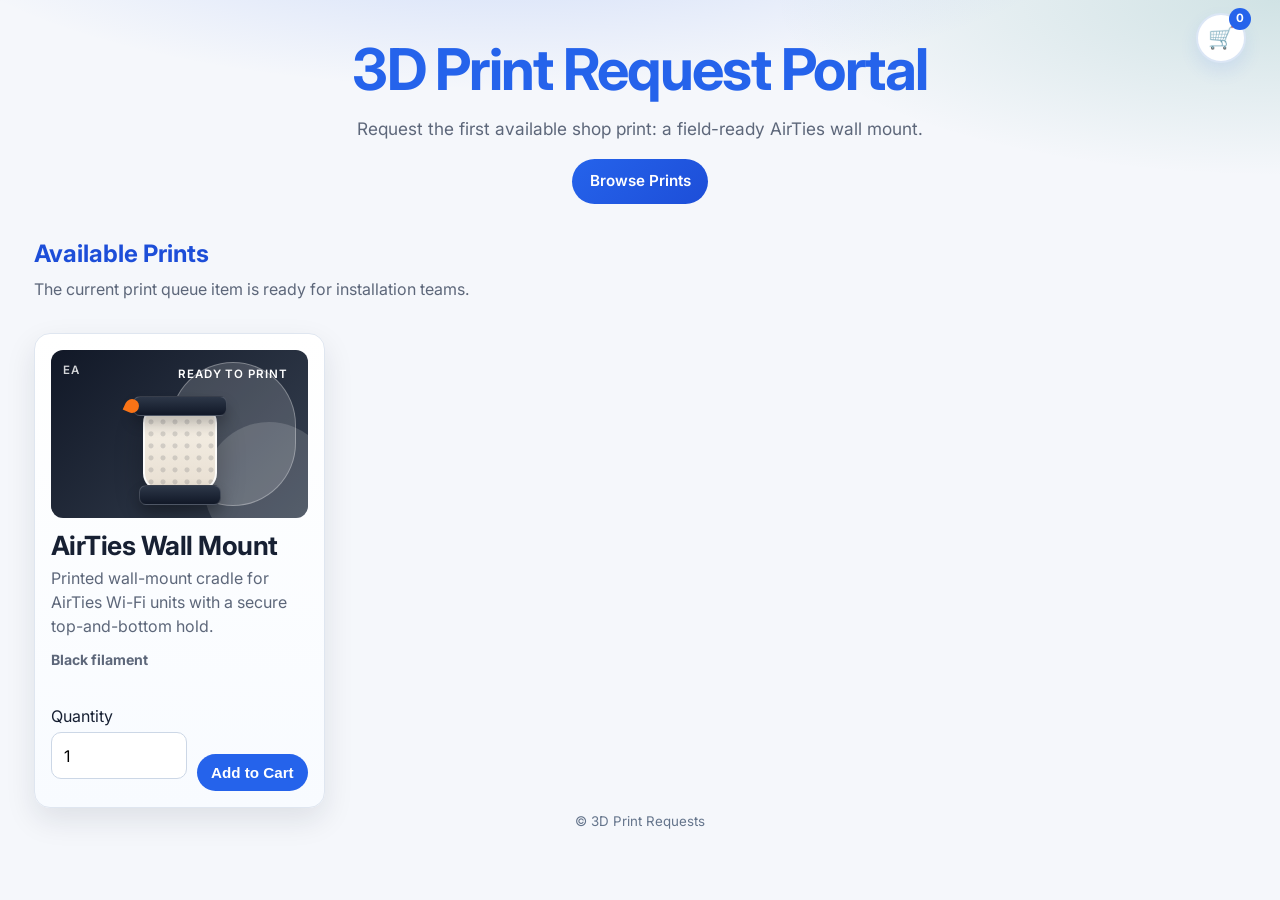
==== index.html @ 25ff8a8a "Update print catalog for AirTies wall mount" ====
<!doctype html>
<html lang="en">
  <head>
    <meta charset="UTF-8" />
    <meta name="viewport" content="width=device-width, initial-scale=1.0" />
    <title>3D Print Request Portal</title>
    <link rel="preconnect" href="https://fonts.googleapis.com" />
    <link rel="preconnect" href="https://fonts.gstatic.com" crossorigin />
    <link
      href="https://fonts.googleapis.com/css2?family=Inter:wght@400;500;600;700;800&display=swap"
      rel="stylesheet"
    />
    <link rel="stylesheet" href="styles.css" />
  </head>
  <body>
    <div class="bg-orb orb-1" aria-hidden="true"></div>
    <div class="bg-orb orb-2" aria-hidden="true"></div>

    <header class="container hero">
      <a class="cart-icon-link" href="checkout.html" aria-label="Go to checkout">
        <span class="cart-icon" aria-hidden="true">🛒</span>
        <span id="cart-count-badge" class="cart-count-badge">0</span>
      </a>
      <h1>3D Print Request Portal</h1>
      <p class="hero-subtitle">
        Request the first available shop print: a field-ready AirTies wall mount.
      </p>

      <a class="cta-button" href="#products">Browse Prints</a>
    </header>

    <main class="container">
      <section class="content-section">
        <div class="section-header">
          <h2>Available Prints</h2>
          <p>The current print queue item is ready for installation teams.</p>
        </div>
        <div id="products" class="cards" aria-live="polite"></div>
      </section>
    </main>

    <footer class="container">
      <small>© 3D Print Requests</small>
    </footer>

    <script src="products.js"></script>
    <script src="script.js"></script>
  </body>
</html>
---- styles.css ----
:root {
  color-scheme: light;
  font-family: "Inter", "Avenir Next", "SF Pro Text", -apple-system, BlinkMacSystemFont, "Segoe UI", sans-serif;
  line-height: 1.5;
  --bg: #f5f7fb;
  --bg-elevated: #ffffff;
  --ink: #172033;
  --muted: #5d677a;
  --border: #dfe6f0;
  --accent: #2563eb;
  --accent-2: #0f766e;
  --accent-3: #7c3aed;
  --shadow-soft: 0 12px 30px rgba(23, 32, 51, 0.1);
}

* {
  box-sizing: border-box;
}

body {
  margin: 0;
  min-height: 100vh;
  background:
    radial-gradient(1200px 360px at 40% -10%, rgba(37, 99, 235, 0.2), transparent 50%),
    radial-gradient(920px 320px at 100% 0%, rgba(15, 118, 110, 0.16), transparent 55%),
    var(--bg);
  color: var(--ink);
}

.bg-orb {
  display: none;
}

.container {
  max-width: 1260px;
  margin: 0 auto;
  padding: 0 1.5rem;
}

.hero {
  text-align: center;
  padding-top: 2.5rem;
  padding-bottom: 2rem;
  position: relative;
}

.hero h1 {
  color: var(--accent);
}


.cart-icon-link {
  position: absolute;
  right: 1.5rem;
  top: 0.8rem;
  width: 50px;
  height: 50px;
  border-radius: 999px;
  border: 2px solid #dbe6f5;
  background: #fff;
  display: grid;
  place-items: center;
  text-decoration: none;
  color: #1d4ed8;
  box-shadow: 0 8px 18px rgba(37, 99, 235, 0.1);
}

.cart-icon {
  font-size: 1.35rem;
  line-height: 1;
}

.cart-count-badge {
  position: absolute;
  top: -7px;
  right: -7px;
  min-width: 22px;
  height: 22px;
  border-radius: 999px;
  background: #2563eb;
  color: #fff;
  font-size: 0.72rem;
  display: grid;
  place-items: center;
  padding: 0 0.25rem;
  font-weight: 700;
}

.panel-chip {
  display: inline-flex;
  align-items: center;
  border-radius: 999px;
  padding: 0.24rem 0.72rem;
  font-size: 0.73rem;
  font-weight: 600;
  color: #115e59;
  background: #ecfdf5;
  border: 1px solid #b7e4d8;
}

h1 {
  font-size: clamp(2rem, 5vw, 3.6rem);
  margin: 0;
  line-height: 1.04;
  letter-spacing: -0.03em;
}

.hero-subtitle {
  margin: 1rem auto 1.1rem;
  max-width: 730px;
  color: var(--muted);
  font-size: 1.08rem;
}


.cta-button,
button {
  display: inline-flex;
  align-items: center;
  justify-content: center;
  border: none;
  border-radius: 999px;
  padding: 0.67rem 1.12rem;
  font-weight: 600;
  font-size: 0.95rem;
  cursor: pointer;
  text-decoration: none;
  background: linear-gradient(135deg, #2563eb, #1d4ed8);
  color: #fff;
  transition: transform 0.15s ease, opacity 0.2s ease;
}

.cta-button:hover,
button:hover {
  transform: translateY(-1px);
}

button:disabled {
  opacity: 0.72;
  cursor: not-allowed;
}

.grid {
  display: grid;
  grid-template-columns: minmax(0, 1.85fr) minmax(330px, 1fr);
  gap: 1.4rem;
  align-items: start;
  padding-bottom: 2.5rem;
}

.checkout-grid {
  display: grid;
  grid-template-columns: minmax(0, 1fr) minmax(0, 1.2fr);
  gap: 1rem;
  align-items: start;
  padding-bottom: 2.5rem;
}

.checkout-hero {
  text-align: left;
  padding-top: 2rem;
  padding-bottom: 1.1rem;
}

.back-link {
  display: inline-block;
  margin-bottom: 0.75rem;
  color: #1d4ed8;
  font-weight: 600;
  text-decoration: none;
}

.content-section,
.stacked-panels {
  display: flex;
  flex-direction: column;
  gap: 1rem;
}

.section-header h2 {
  margin-bottom: 0.35rem;
  color: #1d4ed8;
}

.section-header p {
  color: var(--muted);
  margin-top: 0;
}

.cards {
  display: grid;
  grid-template-columns: repeat(auto-fill, minmax(240px, 1fr));
  gap: 1rem;
}

.card,
.panel {
  background: linear-gradient(180deg, #fff, #f8fbff);
  border: 1px solid var(--border);
  border-radius: 16px;
  padding: 1rem;
}

.card {
  box-shadow: var(--shadow-soft);
}

.panel {
  box-shadow: 0 8px 22px rgba(23, 22, 20, 0.05);
  border-top: 4px solid var(--accent);
}

.card-media {
  border-radius: 12px;
  height: 128px;
  padding: 0.75rem;
  display: flex;
  justify-content: space-between;
  align-items: flex-start;
  margin-bottom: 0.85rem;
  color: #fff;
  position: relative;
  overflow: hidden;
}

.card-media::before {
  content: "";
  position: absolute;
  width: 130px;
  height: 130px;
  border-radius: 50%;
  right: -26px;
  bottom: -34px;
  background: rgba(255, 255, 255, 0.15);
}

.card-media .product-unit,
.card-media .product-tag {
  position: relative;
  z-index: 1;
  font-size: 0.72rem;
  font-weight: 600;
  text-transform: uppercase;
  letter-spacing: 0.08em;
}

.product-unit {
  opacity: 0.82;
}

.product-tag {
  background: rgba(255, 255, 255, 0.16);
  border: 1px solid rgba(255, 255, 255, 0.3);
  border-radius: 999px;
  padding: 0.2rem 0.45rem;
}

.card-title {
  margin: 0;
  font-size: 1.65rem;
  line-height: 1;
  letter-spacing: -0.02em;
}

.card p {
  color: var(--muted);
  margin: 0.5rem 0 0.7rem;
  min-height: 2.7rem;
}

.card-form-row {
  display: flex;
  gap: 0.58rem;
  align-items: end;
}

.card-form-row .qty-field {
  flex: 1;
}

.card button {
  white-space: nowrap;
  padding: 0.62rem 0.9rem;
  background: var(--accent);
}

.card button:hover {
  opacity: 0.95;
}

.card h3,
h2,
h3 {
  margin-top: 0;
}

.panel-title-row {
  display: flex;
  align-items: center;
  justify-content: space-between;
  gap: 0.5rem;
}

label,
input {
  display: block;
  width: 100%;
}

input {
  margin: 0.28rem 0 0.74rem;
  padding: 0.64rem 0.76rem;
  border: 1px solid #ccd7e6;
  border-radius: 10px;
  background: #fff;
  font: inherit;
}

input:focus {
  outline: 2px solid rgba(37, 99, 235, 0.2);
  border-color: var(--accent);
}

footer small {
  color: #64748b;
}

.small-note {
  color: var(--muted);
  font-size: 0.9rem;
}

.total {
  font-weight: 700;
  margin-bottom: 0;
}

#cart ul {
  list-style: none;
  padding-left: 0;
  margin: 0;
  display: flex;
  flex-direction: column;
  gap: 0.55rem;
}

#cart li {
  display: flex;
  justify-content: space-between;
  align-items: center;
  gap: 0.5rem;
  background: #eff6ff;
  padding: 0.55rem 0.6rem;
  border-radius: 10px;
  color: #1e3a5f;
}

#cart button[data-remove] {
  margin-left: 0;
  padding: 0.25rem 0.62rem;
  font-size: 0.76rem;
  background: #e0ecff;
  color: #1d4ed8;
  border: 1px solid #bfd3f5;
}

#submit-request {
  background: linear-gradient(135deg, #2563eb, #4338ca);
}

.stacked-panels {
  position: sticky;
  top: 1rem;
}

footer {
  text-align: center;
  padding-bottom: 2rem;
  color: var(--muted);
}

code {
  font-family: ui-monospace, SFMono-Regular, Menlo, Monaco, Consolas, "Liberation Mono", "Courier New",
    monospace;
}


.product-preview {
  min-height: 168px;
  align-items: stretch;
}

.mount-illustration {
  position: absolute;
  inset: 2.5rem 1rem 0.8rem;
  display: grid;
  place-items: center;
  z-index: 1;
}

.mount-device {
  width: 74px;
  height: 86px;
  border-radius: 18px;
  background:
    radial-gradient(circle at 50% 24%, rgba(17, 24, 39, 0.14) 0 2px, transparent 3px) 0 0 / 12px 12px,
    linear-gradient(180deg, #f7f2e8, #e8dfd2);
  border: 2px solid rgba(255, 255, 255, 0.88);
  box-shadow: 0 16px 28px rgba(0, 0, 0, 0.25);
}

.mount-top,
.mount-bottom {
  position: absolute;
  width: 94px;
  height: 20px;
  border-radius: 7px;
  background: linear-gradient(180deg, #2d3748, #111827);
  border: 1px solid rgba(255, 255, 255, 0.16);
  box-shadow: 0 8px 14px rgba(0, 0, 0, 0.24);
}

.mount-top {
  top: 6px;
}

.mount-top::before {
  content: "";
  position: absolute;
  left: -9px;
  top: 2px;
  width: 14px;
  height: 14px;
  border-radius: 999px 999px 999px 0;
  background: var(--product-accent, #f97316);
  transform: rotate(25deg);
}

.mount-bottom {
  bottom: 0;
  width: 82px;
}

.product-detail {
  min-height: auto;
  margin-top: -0.25rem;
  color: #334155;
  font-size: 0.88rem;
  font-weight: 700;
}

@media (max-width: 1080px) {
  .card-title {
    font-size: 1.45rem;
  }

  .stacked-panels {
    position: static;
  }
}

@media (max-width: 950px) {
  .grid {
    grid-template-columns: 1fr;
  }

  .checkout-grid {
    grid-template-columns: 1fr;
  }

  .hero {
    padding-top: 2rem;
  }

  .cart-icon-link {
    right: 1rem;
    top: 0.3rem;
  }
}

@media (max-width: 600px) {
  .container {
    padding: 0 1rem;
  }

  .card-form-row {
    flex-direction: column;
    align-items: stretch;
  }

  .card button {
    width: 100%;
  }
}

.request-summary {
  margin: 1rem 0 0;
  white-space: pre-wrap;
  color: #172033;
  background: #eff6ff;
  border: 1px solid #bfd3f5;
  border-radius: 12px;
  padding: 0.85rem;
  min-height: 6rem;
}
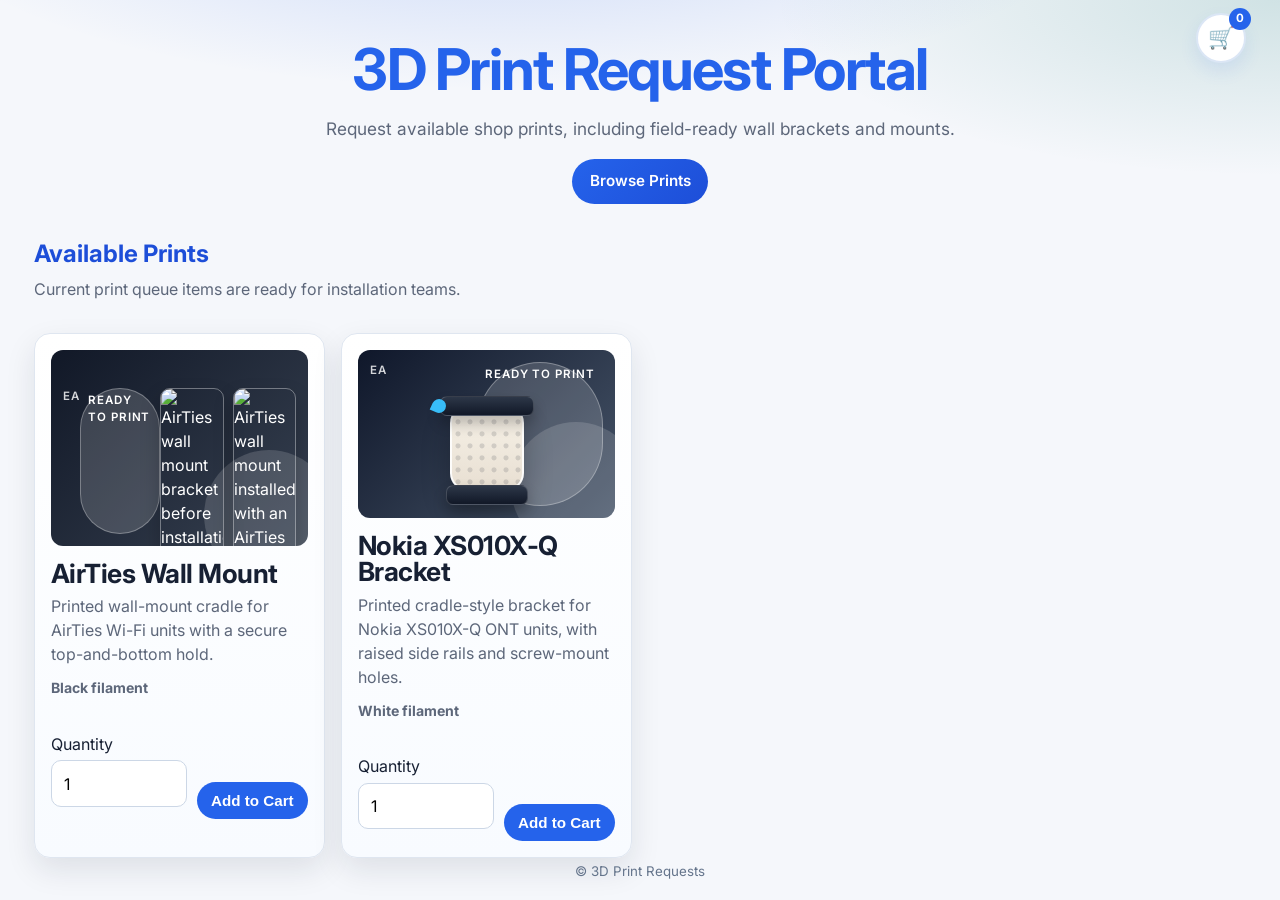
==== commit 246f521f: "Add Nokia XS010X-Q bracket product" ====
--- a/index.html
+++ b/index.html
@@ -23,7 +23,7 @@
       </a>
       <h1>3D Print Request Portal</h1>
       <p class="hero-subtitle">
-        Request the first available shop print: a field-ready AirTies wall mount.
+        Request available shop prints, including field-ready wall brackets and mounts.
       </p>
 
       <a class="cta-button" href="#products">Browse Prints</a>
@@ -33,7 +33,7 @@
       <section class="content-section">
         <div class="section-header">
           <h2>Available Prints</h2>
-          <p>The current print queue item is ready for installation teams.</p>
+          <p>Current print queue items are ready for installation teams.</p>
         </div>
         <div id="products" class="cards" aria-live="polite"></div>
       </section>
@@ -43,7 +43,7 @@
       <small>© 3D Print Requests</small>
     </footer>
 
-    <script src="products.js"></script>
-    <script src="script.js"></script>
+    <script src="products.js?v=nokia-xs010x-q-bracket"></script>
+    <script src="script.js?v=nokia-xs010x-q-bracket"></script>
   </body>
 </html>
--- a/styles.css
+++ b/styles.css
@@ -441,6 +441,49 @@
   width: 82px;
 }
 
+
+.product-photos {
+  min-height: 196px;
+  padding-top: 2.35rem;
+}
+
+.product-photo-grid {
+  position: relative;
+  z-index: 1;
+  display: grid;
+  grid-template-columns: repeat(2, minmax(0, 1fr));
+  gap: 0.55rem;
+  width: 100%;
+  align-self: stretch;
+}
+
+.product-photo {
+  display: flex;
+  flex-direction: column;
+  min-width: 0;
+  margin: 0;
+}
+
+.product-photo img {
+  width: 100%;
+  min-height: 0;
+  flex: 1;
+  object-fit: cover;
+  border: 1px solid rgba(255, 255, 255, 0.36);
+  border-radius: 10px;
+  box-shadow: 0 10px 20px rgba(0, 0, 0, 0.22);
+}
+
+.product-photo figcaption {
+  margin-top: 0.3rem;
+  color: rgba(255, 255, 255, 0.9);
+  font-size: 0.72rem;
+  font-weight: 700;
+  letter-spacing: 0.04em;
+  text-align: center;
+  text-transform: uppercase;
+}
+
 .product-detail {
   min-height: auto;
   margin-top: -0.25rem;
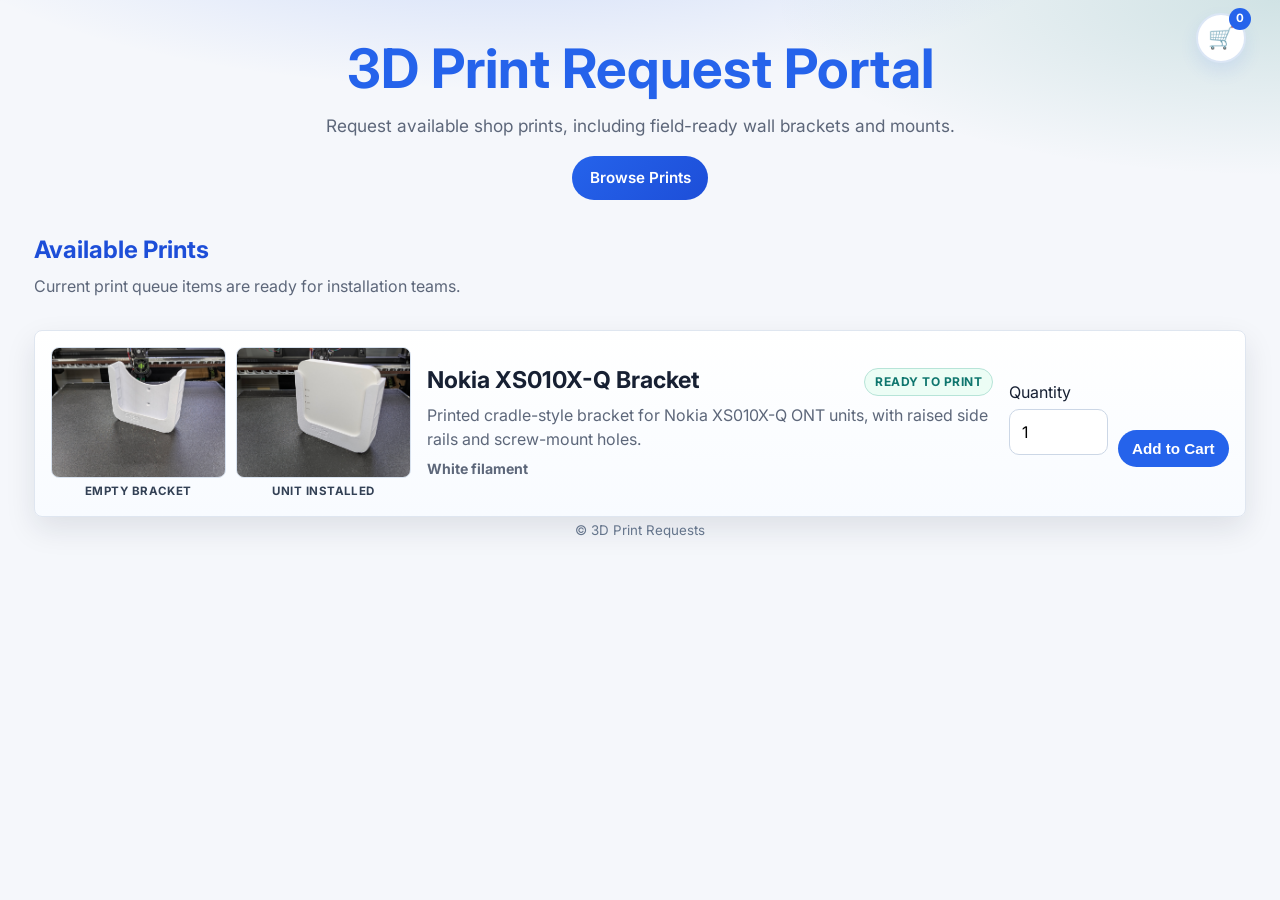
==== commit 5f547ef7: "Show Nokia bracket request item with photos" ====
--- a/index.html
+++ b/index.html
@@ -35,7 +35,7 @@
           <h2>Available Prints</h2>
           <p>Current print queue items are ready for installation teams.</p>
         </div>
-        <div id="products" class="cards" aria-live="polite"></div>
+        <div id="products" class="product-list" aria-live="polite"></div>
       </section>
     </main>
 
--- a/styles.css
+++ b/styles.css
@@ -99,10 +99,10 @@
 }
 
 h1 {
-  font-size: clamp(2rem, 5vw, 3.6rem);
+  font-size: 3.4rem;
   margin: 0;
   line-height: 1.04;
-  letter-spacing: -0.03em;
+  letter-spacing: 0;
 }
 
 .hero-subtitle {
@@ -187,21 +187,28 @@
   margin-top: 0;
 }
 
-.cards {
-  display: grid;
-  grid-template-columns: repeat(auto-fill, minmax(240px, 1fr));
-  gap: 1rem;
-}
-
-.card,
+.product-list {
+  display: flex;
+  flex-direction: column;
+  gap: 0.85rem;
+}
+
 .panel {
   background: linear-gradient(180deg, #fff, #f8fbff);
   border: 1px solid var(--border);
-  border-radius: 16px;
+  border-radius: 8px;
   padding: 1rem;
 }
 
-.card {
+.product-item {
+  display: grid;
+  grid-template-columns: minmax(260px, 360px) minmax(0, 1fr) minmax(190px, 220px);
+  gap: 1rem;
+  align-items: center;
+  background: linear-gradient(180deg, #fff, #f8fbff);
+  border: 1px solid var(--border);
+  border-radius: 8px;
+  padding: 1rem;
   box-shadow: var(--shadow-soft);
 }
 
@@ -210,85 +217,58 @@
   border-top: 4px solid var(--accent);
 }
 
-.card-media {
-  border-radius: 12px;
-  height: 128px;
-  padding: 0.75rem;
-  display: flex;
+.product-tag {
+  flex: 0 0 auto;
+  color: #0f766e;
+  background: #ecfdf5;
+  border: 1px solid #b7e4d8;
+  border-radius: 999px;
+  padding: 0.24rem 0.62rem;
+  font-size: 0.75rem;
+  font-weight: 700;
+  text-transform: uppercase;
+  letter-spacing: 0.04em;
+}
+
+.product-heading-row {
+  display: flex;
+  align-items: start;
   justify-content: space-between;
-  align-items: flex-start;
-  margin-bottom: 0.85rem;
-  color: #fff;
-  position: relative;
-  overflow: hidden;
-}
-
-.card-media::before {
-  content: "";
-  position: absolute;
-  width: 130px;
-  height: 130px;
-  border-radius: 50%;
-  right: -26px;
-  bottom: -34px;
-  background: rgba(255, 255, 255, 0.15);
-}
-
-.card-media .product-unit,
-.card-media .product-tag {
-  position: relative;
-  z-index: 1;
-  font-size: 0.72rem;
-  font-weight: 600;
-  text-transform: uppercase;
-  letter-spacing: 0.08em;
-}
-
-.product-unit {
-  opacity: 0.82;
-}
-
-.product-tag {
-  background: rgba(255, 255, 255, 0.16);
-  border: 1px solid rgba(255, 255, 255, 0.3);
-  border-radius: 999px;
-  padding: 0.2rem 0.45rem;
-}
-
-.card-title {
+  gap: 0.8rem;
+}
+
+.product-title {
   margin: 0;
-  font-size: 1.65rem;
-  line-height: 1;
-  letter-spacing: -0.02em;
-}
-
-.card p {
+  font-size: 1.45rem;
+  line-height: 1.1;
+  letter-spacing: 0;
+}
+
+.product-copy p {
   color: var(--muted);
-  margin: 0.5rem 0 0.7rem;
-  min-height: 2.7rem;
-}
-
-.card-form-row {
+  margin: 0.45rem 0 0;
+}
+
+.product-actions {
   display: flex;
   gap: 0.58rem;
   align-items: end;
 }
 
-.card-form-row .qty-field {
+.product-actions .qty-field {
   flex: 1;
 }
 
-.card button {
+.product-actions button {
   white-space: nowrap;
   padding: 0.62rem 0.9rem;
   background: var(--accent);
 }
 
-.card button:hover {
+.product-actions button:hover {
   opacity: 0.95;
 }
 
-.card h3,
 h2,
 h3 {
   margin-top: 0;
@@ -385,76 +365,11 @@
 }
 
 
-.product-preview {
-  min-height: 168px;
-  align-items: stretch;
-}
-
-.mount-illustration {
-  position: absolute;
-  inset: 2.5rem 1rem 0.8rem;
-  display: grid;
-  place-items: center;
-  z-index: 1;
-}
-
-.mount-device {
-  width: 74px;
-  height: 86px;
-  border-radius: 18px;
-  background:
-    radial-gradient(circle at 50% 24%, rgba(17, 24, 39, 0.14) 0 2px, transparent 3px) 0 0 / 12px 12px,
-    linear-gradient(180deg, #f7f2e8, #e8dfd2);
-  border: 2px solid rgba(255, 255, 255, 0.88);
-  box-shadow: 0 16px 28px rgba(0, 0, 0, 0.25);
-}
-
-.mount-top,
-.mount-bottom {
-  position: absolute;
-  width: 94px;
-  height: 20px;
-  border-radius: 7px;
-  background: linear-gradient(180deg, #2d3748, #111827);
-  border: 1px solid rgba(255, 255, 255, 0.16);
-  box-shadow: 0 8px 14px rgba(0, 0, 0, 0.24);
-}
-
-.mount-top {
-  top: 6px;
-}
-
-.mount-top::before {
-  content: "";
-  position: absolute;
-  left: -9px;
-  top: 2px;
-  width: 14px;
-  height: 14px;
-  border-radius: 999px 999px 999px 0;
-  background: var(--product-accent, #f97316);
-  transform: rotate(25deg);
-}
-
-.mount-bottom {
-  bottom: 0;
-  width: 82px;
-}
-
-
-.product-photos {
-  min-height: 196px;
-  padding-top: 2.35rem;
-}
-
 .product-photo-grid {
-  position: relative;
-  z-index: 1;
   display: grid;
   grid-template-columns: repeat(2, minmax(0, 1fr));
-  gap: 0.55rem;
+  gap: 0.65rem;
   width: 100%;
-  align-self: stretch;
 }
 
 .product-photo {
@@ -466,17 +381,16 @@
 
 .product-photo img {
   width: 100%;
-  min-height: 0;
-  flex: 1;
+  aspect-ratio: 4 / 3;
   object-fit: cover;
-  border: 1px solid rgba(255, 255, 255, 0.36);
-  border-radius: 10px;
-  box-shadow: 0 10px 20px rgba(0, 0, 0, 0.22);
+  border: 1px solid #d8e2ef;
+  border-radius: 8px;
+  background: #eef2f7;
 }
 
 .product-photo figcaption {
   margin-top: 0.3rem;
-  color: rgba(255, 255, 255, 0.9);
+  color: #334155;
   font-size: 0.72rem;
   font-weight: 700;
   letter-spacing: 0.04em;
@@ -486,15 +400,24 @@
 
 .product-detail {
   min-height: auto;
-  margin-top: -0.25rem;
+  margin-top: 0.45rem;
   color: #334155;
   font-size: 0.88rem;
   font-weight: 700;
 }
 
 @media (max-width: 1080px) {
-  .card-title {
-    font-size: 1.45rem;
+  h1 {
+    font-size: 2.7rem;
+  }
+
+  .product-item {
+    grid-template-columns: minmax(220px, 300px) minmax(0, 1fr);
+  }
+
+  .product-actions {
+    grid-column: 1 / -1;
+    max-width: 320px;
   }
 
   .stacked-panels {
@@ -526,12 +449,30 @@
     padding: 0 1rem;
   }
 
-  .card-form-row {
+  h1 {
+    font-size: 2.15rem;
+  }
+
+  .product-item {
+    grid-template-columns: 1fr;
+  }
+
+  .product-heading-row {
+    flex-direction: column;
+    align-items: start;
+  }
+
+  .product-photo-grid {
+    grid-template-columns: 1fr;
+  }
+
+  .product-actions {
     flex-direction: column;
     align-items: stretch;
-  }
-
-  .card button {
+    max-width: none;
+  }
+
+  .product-actions button {
     width: 100%;
   }
 }
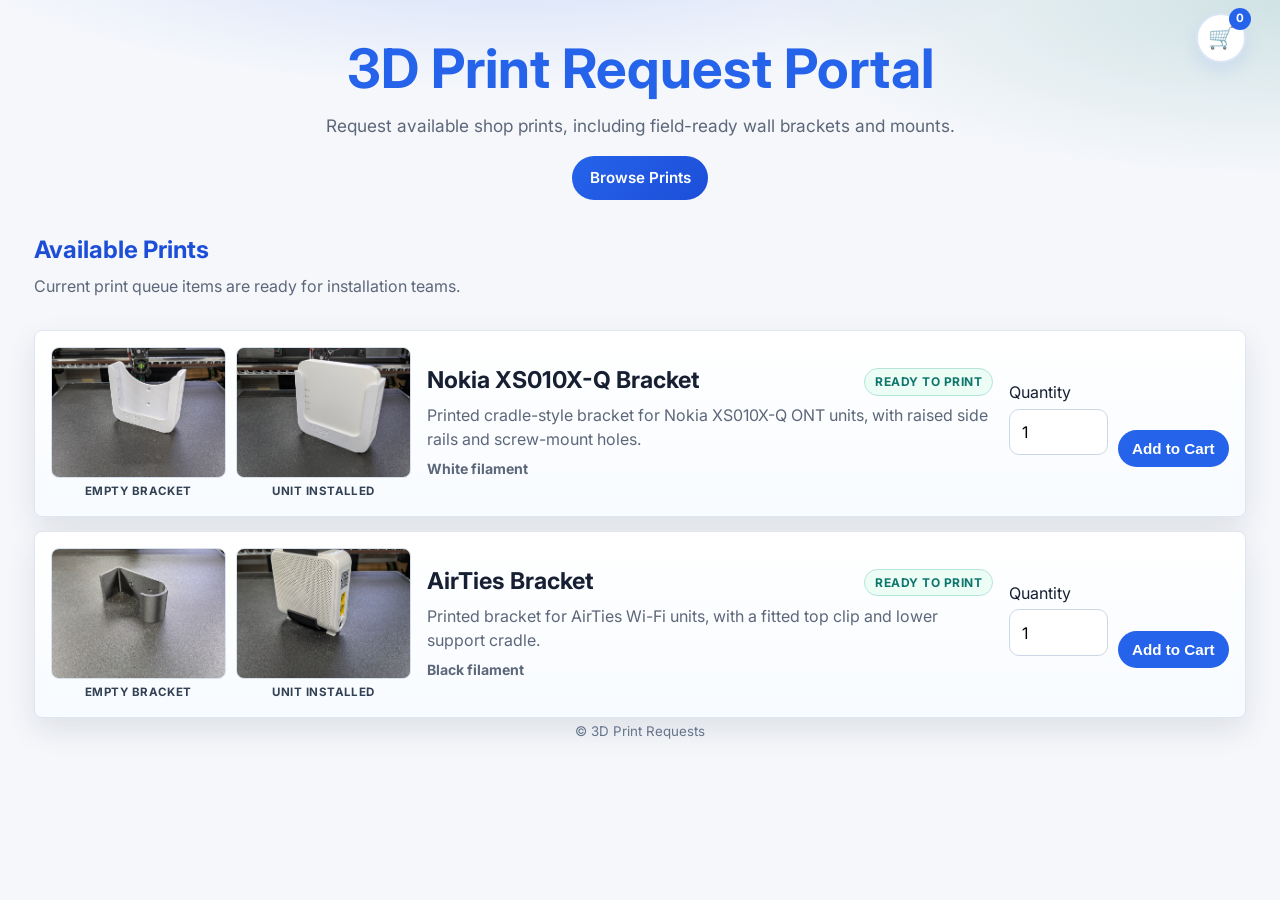
==== commit 55506f49: "Add AirTies bracket to store" ====
--- a/index.html
+++ b/index.html
@@ -43,7 +43,7 @@
       <small>© 3D Print Requests</small>
     </footer>
 
-    <script src="products.js?v=nokia-xs010x-q-bracket"></script>
-    <script src="script.js?v=nokia-xs010x-q-bracket"></script>
+    <script src="products.js?v=airties-bracket"></script>
+    <script src="script.js?v=airties-bracket"></script>
   </body>
 </html>
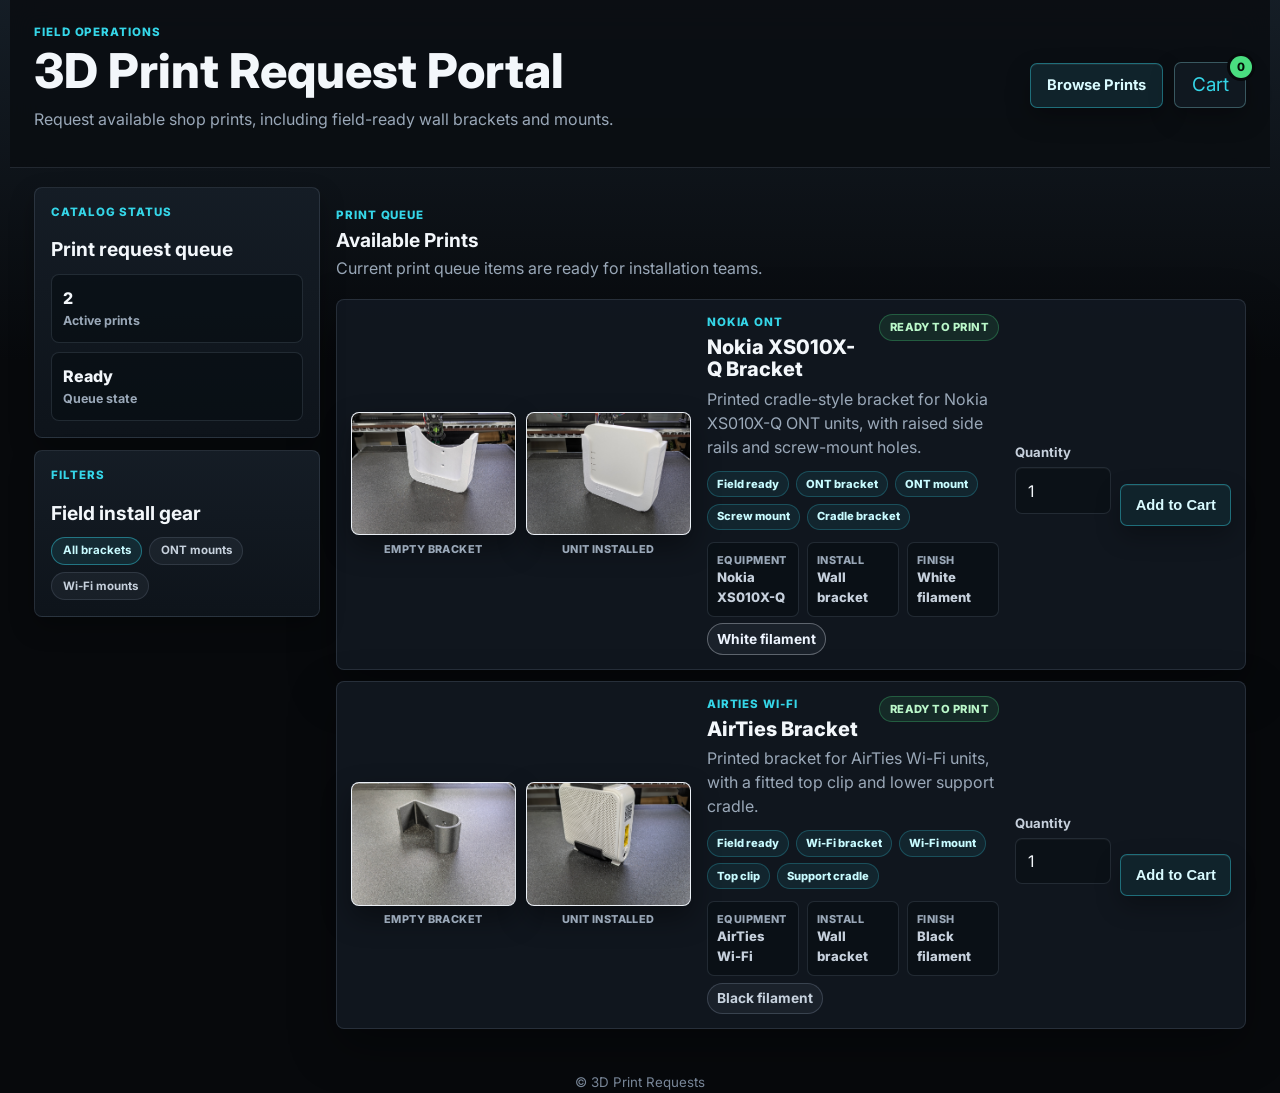
==== commit 1aa459b3: "Implement dark mode portal redesign" ====
--- a/index.html
+++ b/index.html
@@ -12,30 +12,63 @@
     />
     <link rel="stylesheet" href="styles.css" />
   </head>
-  <body>
+  <body class="portal-theme portal-theme-dark">
     <div class="bg-orb orb-1" aria-hidden="true"></div>
     <div class="bg-orb orb-2" aria-hidden="true"></div>
 
-    <header class="container hero">
-      <a class="cart-icon-link" href="checkout.html" aria-label="Go to checkout">
-        <span class="cart-icon" aria-hidden="true">🛒</span>
-        <span id="cart-count-badge" class="cart-count-badge">0</span>
-      </a>
-      <h1>3D Print Request Portal</h1>
-      <p class="hero-subtitle">
-        Request available shop prints, including field-ready wall brackets and mounts.
-      </p>
+    <header class="container hero app-header">
+      <div class="app-header__brand">
+        <span class="eyebrow app-header__eyebrow">Field operations</span>
+        <h1>3D Print Request Portal</h1>
+        <p class="hero-subtitle">
+          Request available shop prints, including field-ready wall brackets and mounts.
+        </p>
+      </div>
 
-      <a class="cta-button" href="#products">Browse Prints</a>
+      <nav class="app-header__actions" aria-label="Portal actions">
+        <a class="cta-button" href="#products">Browse Prints</a>
+        <a class="cart-icon-link cart-action" href="checkout.html" aria-label="Go to checkout">
+          <span class="cart-icon" aria-hidden="true">Cart</span>
+          <span id="cart-count-badge" class="cart-count-badge">0</span>
+        </a>
+      </nav>
     </header>
 
-    <main class="container">
-      <section class="content-section">
-        <div class="section-header">
-          <h2>Available Prints</h2>
+    <main class="container catalog-shell" aria-labelledby="catalog-title">
+      <aside class="catalog-rail compact-filter-rail" aria-label="Catalog status and filters">
+        <section class="rail-panel rail-panel--status" aria-labelledby="rail-status-title">
+          <p class="rail-kicker">Catalog Status</p>
+          <h2 id="rail-status-title">Print request queue</h2>
+          <div class="rail-metrics" aria-label="Catalog metrics">
+            <div class="rail-metric">
+              <span class="rail-metric__value" id="catalog-count">2</span>
+              <span class="rail-metric__label">Active prints</span>
+            </div>
+            <div class="rail-metric">
+              <span class="rail-metric__value">Ready</span>
+              <span class="rail-metric__label">Queue state</span>
+            </div>
+          </div>
+        </section>
+
+        <section class="rail-panel rail-panel--filters" aria-labelledby="rail-filter-title">
+          <p class="rail-kicker">Filters</p>
+          <h2 id="rail-filter-title">Field install gear</h2>
+          <div class="filter-chip-set" role="list" aria-label="Active catalog filters">
+            <span class="filter-chip filter-chip--active" role="listitem">All brackets</span>
+            <span class="filter-chip" role="listitem">ONT mounts</span>
+            <span class="filter-chip" role="listitem">Wi-Fi mounts</span>
+          </div>
+        </section>
+      </aside>
+
+      <section class="content-section catalog-content">
+        <div class="section-header catalog-header">
+          <span class="eyebrow catalog-header__eyebrow">Print queue</span>
+          <h2 id="catalog-title">Available Prints</h2>
           <p>Current print queue items are ready for installation teams.</p>
         </div>
-        <div id="products" class="product-list" aria-live="polite"></div>
+        <div id="products" class="product-list catalog-list" aria-live="polite"></div>
       </section>
     </main>
 
--- a/styles.css
+++ b/styles.css
@@ -1,72 +1,201 @@
 :root {
-  color-scheme: light;
+  color-scheme: dark;
   font-family: "Inter", "Avenir Next", "SF Pro Text", -apple-system, BlinkMacSystemFont, "Segoe UI", sans-serif;
   line-height: 1.5;
-  --bg: #f5f7fb;
-  --bg-elevated: #ffffff;
-  --ink: #172033;
-  --muted: #5d677a;
-  --border: #dfe6f0;
-  --accent: #2563eb;
-  --accent-2: #0f766e;
-  --accent-3: #7c3aed;
-  --shadow-soft: 0 12px 30px rgba(23, 32, 51, 0.1);
+  --bg: #07090c;
+  --bg-elevated: #10151b;
+  --surface: #111820;
+  --surface-2: #151d26;
+  --surface-3: #1a242e;
+  --ink: #f3f7fb;
+  --muted: #9aa8b8;
+  --muted-strong: #c6d0dc;
+  --border: rgba(143, 163, 184, 0.18);
+  --border-strong: rgba(143, 225, 230, 0.32);
+  --accent: #35d6e8;
+  --accent-2: #4ade80;
+  --accent-3: #f7c66a;
+  --danger: #fb7185;
+  --shadow-soft: 0 18px 46px rgba(0, 0, 0, 0.34);
+  --shadow-tight: 0 10px 24px rgba(0, 0, 0, 0.28);
+  --radius: 8px;
 }
 
 * {
   box-sizing: border-box;
+}
+
+html {
+  background: var(--bg);
 }
 
 body {
   margin: 0;
   min-height: 100vh;
   background:
-    radial-gradient(1200px 360px at 40% -10%, rgba(37, 99, 235, 0.2), transparent 50%),
-    radial-gradient(920px 320px at 100% 0%, rgba(15, 118, 110, 0.16), transparent 55%),
+    linear-gradient(180deg, rgba(22, 31, 40, 0.92) 0, rgba(7, 9, 12, 0.98) 360px),
     var(--bg);
   color: var(--ink);
+  font-size: 16px;
+  text-rendering: optimizeLegibility;
+  -webkit-font-smoothing: antialiased;
+}
+
+body::before {
+  content: "";
+  position: fixed;
+  inset: 0;
+  z-index: -1;
+  pointer-events: none;
+  background-image:
+    linear-gradient(rgba(255, 255, 255, 0.024) 1px, transparent 1px),
+    linear-gradient(90deg, rgba(255, 255, 255, 0.018) 1px, transparent 1px);
+  background-size: 56px 56px;
+  mask-image: linear-gradient(180deg, rgba(0, 0, 0, 0.7), transparent 58%);
 }
 
 .bg-orb {
   display: none;
 }
 
+::selection {
+  background: rgba(53, 214, 232, 0.28);
+  color: #ffffff;
+}
+
+a {
+  color: var(--accent);
+}
+
+a:hover {
+  color: #8ef3ff;
+}
+
 .container {
-  max-width: 1260px;
+  width: min(100%, 1260px);
   margin: 0 auto;
   padding: 0 1.5rem;
 }
 
+.app-shell,
+.portal-shell,
+.page-shell {
+  min-height: 100vh;
+  background: var(--bg);
+  color: var(--ink);
+}
+
+.app-header,
+.portal-header,
+.site-header {
+  display: flex;
+  align-items: center;
+  justify-content: space-between;
+  gap: 1rem;
+  border-bottom: 1px solid var(--border);
+  background: rgba(10, 14, 18, 0.9);
+  backdrop-filter: blur(14px);
+}
+
+.app-header__brand {
+  min-width: 0;
+}
+
+.app-header__actions {
+  display: flex;
+  align-items: center;
+  gap: 0.7rem;
+  margin-left: auto;
+}
+
+.hero,
+.checkout-hero {
+  position: relative;
+  text-align: left;
+  padding-top: 1.5rem;
+  padding-bottom: 1.25rem;
+}
+
 .hero {
-  text-align: center;
-  padding-top: 2.5rem;
-  padding-bottom: 2rem;
-  position: relative;
+  border-bottom: 1px solid var(--border);
+}
+
+.hero h1,
+.checkout-hero h1 {
+  max-width: 760px;
 }
 
 .hero h1 {
-  color: var(--accent);
-}
-
+  color: var(--ink);
+}
+
+h1 {
+  margin: 0;
+  font-size: clamp(2rem, 4vw, 3rem);
+  line-height: 1.03;
+  letter-spacing: 0;
+  font-weight: 800;
+}
+
+h2,
+h3 {
+  margin-top: 0;
+  color: var(--ink);
+  letter-spacing: 0;
+}
+
+h2 {
+  font-size: 1.2rem;
+  line-height: 1.2;
+}
+
+h3 {
+  font-size: 1rem;
+  line-height: 1.25;
+}
+
+.hero-subtitle {
+  margin: 0.72rem 0 1rem;
+  max-width: 680px;
+  color: var(--muted);
+  font-size: 1rem;
+}
 
 .cart-icon-link {
   position: absolute;
   right: 1.5rem;
-  top: 0.8rem;
-  width: 50px;
-  height: 50px;
+  top: 1.1rem;
+  width: 46px;
+  height: 46px;
   border-radius: 999px;
-  border: 2px solid #dbe6f5;
-  background: #fff;
+  border: 1px solid var(--border-strong);
+  background: #101820;
+  color: var(--accent);
   display: grid;
   place-items: center;
   text-decoration: none;
-  color: #1d4ed8;
-  box-shadow: 0 8px 18px rgba(37, 99, 235, 0.1);
+  box-shadow: var(--shadow-tight);
+}
+
+.app-header .cart-icon-link {
+  position: relative;
+  inset: auto;
+  width: auto;
+  min-width: 72px;
+  padding: 0 0.86rem;
+  grid-auto-flow: column;
+  gap: 0.42rem;
+  border-radius: 7px;
+}
+
+.cart-icon-link:hover {
+  border-color: rgba(74, 222, 128, 0.54);
+  color: var(--accent-2);
+  transform: translateY(-1px);
 }
 
 .cart-icon {
-  font-size: 1.35rem;
+  font-size: 1.18rem;
   line-height: 1;
 }
 
@@ -77,157 +206,375 @@
   min-width: 22px;
   height: 22px;
   border-radius: 999px;
-  background: #2563eb;
-  color: #fff;
+  background: var(--accent-2);
+  color: #041008;
   font-size: 0.72rem;
   display: grid;
   place-items: center;
   padding: 0 0.25rem;
-  font-weight: 700;
-}
-
-.panel-chip {
+  font-weight: 800;
+  box-shadow: 0 0 0 3px var(--bg);
+}
+
+.panel-chip,
+.filter-chip,
+.chip,
+.status-chip {
   display: inline-flex;
   align-items: center;
+  gap: 0.35rem;
+  min-height: 28px;
   border-radius: 999px;
-  padding: 0.24rem 0.72rem;
-  font-size: 0.73rem;
-  font-weight: 600;
-  color: #115e59;
-  background: #ecfdf5;
-  border: 1px solid #b7e4d8;
-}
-
-h1 {
-  font-size: 3.4rem;
-  margin: 0;
-  line-height: 1.04;
-  letter-spacing: 0;
-}
-
-.hero-subtitle {
-  margin: 1rem auto 1.1rem;
-  max-width: 730px;
-  color: var(--muted);
-  font-size: 1.08rem;
-}
-
+  padding: 0.26rem 0.66rem;
+  font-size: 0.72rem;
+  font-weight: 700;
+  color: #b9f7cc;
+  background: rgba(74, 222, 128, 0.1);
+  border: 1px solid rgba(74, 222, 128, 0.28);
+  white-space: nowrap;
+}
+
+.filter-chip,
+.chip {
+  color: var(--muted-strong);
+  background: rgba(148, 163, 184, 0.08);
+  border-color: var(--border);
+  cursor: pointer;
+}
+
+.filter-chip:hover,
+.chip:hover,
+.filter-chip--active,
+.filter-chip.is-active,
+.chip.is-active,
+.filter-chip[aria-pressed="true"],
+.chip[aria-pressed="true"] {
+  color: #c8fbff;
+  border-color: rgba(53, 214, 232, 0.44);
+  background: rgba(53, 214, 232, 0.1);
+}
 
 .cta-button,
 button {
   display: inline-flex;
   align-items: center;
   justify-content: center;
-  border: none;
-  border-radius: 999px;
-  padding: 0.67rem 1.12rem;
-  font-weight: 600;
-  font-size: 0.95rem;
+  min-height: 42px;
+  border: 1px solid rgba(53, 214, 232, 0.42);
+  border-radius: 7px;
+  padding: 0.64rem 1rem;
+  font-weight: 700;
+  font-size: 0.92rem;
   cursor: pointer;
   text-decoration: none;
-  background: linear-gradient(135deg, #2563eb, #1d4ed8);
-  color: #fff;
-  transition: transform 0.15s ease, opacity 0.2s ease;
+  background: #10232b;
+  color: #d9fbff;
+  box-shadow: inset 0 1px 0 rgba(255, 255, 255, 0.06), var(--shadow-tight);
+  transition: background-color 0.16s ease, border-color 0.16s ease, color 0.16s ease, transform 0.16s ease;
 }
 
 .cta-button:hover,
 button:hover {
   transform: translateY(-1px);
+  border-color: rgba(74, 222, 128, 0.5);
+  background: #132a2a;
+  color: #eafff0;
 }
 
 button:disabled {
-  opacity: 0.72;
+  opacity: 0.58;
   cursor: not-allowed;
-}
-
-.grid {
+  transform: none;
+}
+
+.grid,
+.catalog-layout {
   display: grid;
   grid-template-columns: minmax(0, 1.85fr) minmax(330px, 1fr);
-  gap: 1.4rem;
-  align-items: start;
-  padding-bottom: 2.5rem;
-}
-
-.checkout-grid {
-  display: grid;
-  grid-template-columns: minmax(0, 1fr) minmax(0, 1.2fr);
   gap: 1rem;
   align-items: start;
   padding-bottom: 2.5rem;
 }
 
-.checkout-hero {
-  text-align: left;
-  padding-top: 2rem;
-  padding-bottom: 1.1rem;
+.catalog-layout {
+  grid-template-columns: minmax(220px, 280px) minmax(0, 1fr);
+  padding-top: 1.2rem;
+}
+
+.catalog-shell {
+  display: grid;
+  grid-template-columns: minmax(220px, 286px) minmax(0, 1fr);
+  gap: 1rem;
+  align-items: start;
+  padding-top: 1.2rem;
+  padding-bottom: 2.5rem;
+}
+
+.checkout-grid,
+.workbench-layout,
+.request-layout {
+  display: grid;
+  grid-template-columns: minmax(0, 0.95fr) minmax(0, 1.15fr);
+  gap: 1rem;
+  align-items: start;
+  padding-bottom: 2.5rem;
 }
 
 .back-link {
-  display: inline-block;
+  display: inline-flex;
+  align-items: center;
+  gap: 0.35rem;
   margin-bottom: 0.75rem;
-  color: #1d4ed8;
-  font-weight: 600;
+  color: var(--muted-strong);
+  font-weight: 700;
   text-decoration: none;
 }
 
+.back-link:hover {
+  color: var(--accent);
+}
+
 .content-section,
-.stacked-panels {
+.stacked-panels,
+.catalog-main,
+.catalog-content {
   display: flex;
   flex-direction: column;
   gap: 1rem;
 }
 
+.catalog-rail,
+.compact-filter-rail {
+  position: sticky;
+  top: 1rem;
+  display: flex;
+  flex-direction: column;
+  gap: 0.78rem;
+}
+
+.section-header {
+  padding: 1.25rem 0 0.2rem;
+}
+
 .section-header h2 {
-  margin-bottom: 0.35rem;
-  color: #1d4ed8;
+  margin-bottom: 0.28rem;
+  color: var(--ink);
 }
 
 .section-header p {
   color: var(--muted);
-  margin-top: 0;
-}
-
-.product-list {
+  margin: 0;
+}
+
+.product-list,
+.catalog-list,
+.catalog-rows {
   display: flex;
   flex-direction: column;
-  gap: 0.85rem;
-}
-
-.panel {
-  background: linear-gradient(180deg, #fff, #f8fbff);
+  gap: 0.72rem;
+}
+
+.panel,
+.rail-panel,
+.sidebar,
+.catalog-sidebar,
+.filter-panel,
+.filters-panel,
+.workbench-panel,
+.request-panel,
+.checkout-panel,
+.summary-panel,
+.request-summary-panel {
+  background: linear-gradient(180deg, rgba(21, 29, 38, 0.98), rgba(14, 20, 27, 0.98));
   border: 1px solid var(--border);
-  border-radius: 8px;
+  border-radius: var(--radius);
   padding: 1rem;
-}
-
-.product-item {
-  display: grid;
-  grid-template-columns: minmax(260px, 360px) minmax(0, 1fr) minmax(190px, 220px);
+  box-shadow: var(--shadow-tight);
+}
+
+.rail-panel {
+  display: flex;
+  flex-direction: column;
+  gap: 0.78rem;
+}
+
+.rail-panel h2 {
+  margin-bottom: 0;
+}
+
+.rail-kicker,
+.eyebrow,
+.panel-eyebrow,
+.product-kicker {
+  display: block;
+  margin: 0 0 0.28rem;
+  color: var(--accent);
+  font-size: 0.72rem;
+  font-weight: 800;
+  letter-spacing: 0.08em;
+  text-transform: uppercase;
+}
+
+.rail-metrics {
+  display: grid;
+  gap: 0.58rem;
+}
+
+.rail-metric {
+  display: grid;
+  gap: 0.12rem;
+  padding: 0.7rem;
+  background: rgba(8, 13, 18, 0.62);
+  border: 1px solid var(--border);
+  border-radius: var(--radius);
+}
+
+.rail-metric__value {
+  color: var(--ink);
+  font-weight: 800;
+}
+
+.rail-metric__label {
+  color: var(--muted);
+  font-size: 0.78rem;
+  font-weight: 700;
+}
+
+.filter-chip-set {
+  display: flex;
+  flex-wrap: wrap;
+  gap: 0.45rem;
+}
+
+.sidebar,
+.catalog-sidebar,
+.filter-panel,
+.filters-panel {
+  position: sticky;
+  top: 1rem;
+}
+
+.panel-title-row,
+.toolbar-row,
+.filter-header,
+.workbench-header,
+.summary-header {
+  display: flex;
+  align-items: center;
+  justify-content: space-between;
+  gap: 0.75rem;
+}
+
+.filter-list,
+.filter-chips,
+.chip-list,
+.spec-badges {
+  display: flex;
+  flex-wrap: wrap;
+  gap: 0.45rem;
+  margin: 0;
+  padding: 0;
+}
+
+.product-item,
+.catalog-row,
+.product-card {
+  display: grid;
+  grid-template-columns: minmax(230px, 340px) minmax(0, 1fr) minmax(178px, 216px);
   gap: 1rem;
   align-items: center;
-  background: linear-gradient(180deg, #fff, #f8fbff);
+  background: rgba(17, 24, 32, 0.94);
   border: 1px solid var(--border);
-  border-radius: 8px;
-  padding: 1rem;
+  border-radius: var(--radius);
+  padding: 0.86rem;
   box-shadow: var(--shadow-soft);
 }
 
-.panel {
-  box-shadow: 0 8px 22px rgba(23, 22, 20, 0.05);
-  border-top: 4px solid var(--accent);
-}
-
-.product-tag {
+.product-item:hover,
+.catalog-row:hover,
+.product-card:hover {
+  border-color: rgba(53, 214, 232, 0.34);
+  background: rgba(20, 29, 38, 0.98);
+}
+
+.product-tag,
+.product-badge,
+.spec-badge,
+.badge {
   flex: 0 0 auto;
-  color: #0f766e;
-  background: #ecfdf5;
-  border: 1px solid #b7e4d8;
+  color: #baf7c9;
+  background: rgba(74, 222, 128, 0.1);
+  border: 1px solid rgba(74, 222, 128, 0.28);
   border-radius: 999px;
-  padding: 0.24rem 0.62rem;
-  font-size: 0.75rem;
-  font-weight: 700;
+  padding: 0.24rem 0.58rem;
+  font-size: 0.7rem;
+  font-weight: 800;
   text-transform: uppercase;
   letter-spacing: 0.04em;
+  white-space: nowrap;
+}
+
+.product-badge {
+  color: #c8fbff;
+  background: rgba(53, 214, 232, 0.08);
+  border-color: rgba(53, 214, 232, 0.24);
+  text-transform: none;
+  letter-spacing: 0;
+}
+
+.spec-badge,
+.badge {
+  color: #c8fbff;
+  background: rgba(53, 214, 232, 0.09);
+  border-color: rgba(53, 214, 232, 0.28);
+}
+
+.product-title-block {
+  min-width: 0;
+}
+
+.product-badge-row {
+  display: flex;
+  flex-wrap: wrap;
+  gap: 0.4rem;
+  margin-top: 0.74rem;
+}
+
+.product-spec-list {
+  display: grid;
+  grid-template-columns: repeat(3, minmax(0, 1fr));
+  gap: 0.46rem;
+  margin: 0.74rem 0 0;
+  padding: 0;
+  list-style: none;
+}
+
+.product-spec {
+  min-width: 0;
+  padding: 0.54rem 0.58rem;
+  background: rgba(8, 13, 18, 0.62);
+  border: 1px solid var(--border);
+  border-radius: 7px;
+}
+
+.product-spec__label,
+.product-spec__value {
+  display: block;
+}
+
+.product-spec__label {
+  color: var(--muted);
+  font-size: 0.68rem;
+  font-weight: 800;
+  letter-spacing: 0.04em;
+  text-transform: uppercase;
+}
+
+.product-spec__value {
+  color: var(--muted-strong);
+  font-size: 0.82rem;
+  font-weight: 800;
+  overflow-wrap: anywhere;
 }
 
 .product-heading-row {
@@ -237,120 +584,155 @@
   gap: 0.8rem;
 }
 
-.product-title {
+.product-title,
+.catalog-title,
+.item-title {
   margin: 0;
-  font-size: 1.45rem;
-  line-height: 1.1;
+  font-size: 1.25rem;
+  line-height: 1.12;
   letter-spacing: 0;
-}
-
-.product-copy p {
+  font-weight: 800;
+}
+
+.product-copy p,
+.catalog-copy,
+.item-copy {
   color: var(--muted);
-  margin: 0.45rem 0 0;
-}
-
-.product-actions {
+  margin: 0.4rem 0 0;
+}
+
+.product-detail,
+.material-badge,
+.spec-line,
+.material-line {
+  min-height: auto;
+  margin-top: 0.46rem;
+  color: var(--muted-strong);
+  font-size: 0.86rem;
+  font-weight: 700;
+}
+
+.material-badge {
+  display: inline-flex;
+  width: fit-content;
+  border: 1px solid rgba(148, 163, 184, 0.2);
+  border-radius: 999px;
+  padding: 0.28rem 0.58rem;
+  background: rgba(148, 163, 184, 0.08);
+}
+
+.material-white-filament .material-badge,
+.material-badge.material-white-filament {
+  color: #eef5ff;
+  border-color: rgba(226, 232, 240, 0.34);
+}
+
+.material-black-filament .material-badge,
+.material-badge.material-black-filament {
+  color: #c7d2de;
+  border-color: rgba(148, 163, 184, 0.26);
+}
+
+.product-photo-grid,
+.media-grid {
+  display: grid;
+  grid-template-columns: repeat(2, minmax(0, 1fr));
+  gap: 0.62rem;
+  width: 100%;
+}
+
+.product-photo,
+.media-frame {
+  display: flex;
+  flex-direction: column;
+  min-width: 0;
+  margin: 0;
+}
+
+.product-photo img,
+.media-frame img,
+.product-image {
+  width: 100%;
+  aspect-ratio: 4 / 3;
+  object-fit: cover;
+  border: 1px solid rgba(226, 232, 240, 0.22);
+  border-radius: var(--radius);
+  background: #edf2f7;
+  box-shadow: 0 12px 28px rgba(0, 0, 0, 0.38);
+}
+
+.product-photo figcaption,
+.media-frame figcaption {
+  margin-top: 0.34rem;
+  color: var(--muted);
+  font-size: 0.68rem;
+  font-weight: 800;
+  letter-spacing: 0.04em;
+  text-align: center;
+  text-transform: uppercase;
+}
+
+.product-actions,
+.item-actions {
   display: flex;
   gap: 0.58rem;
   align-items: end;
 }
 
-.product-actions .qty-field {
+.product-actions .qty-field,
+.qty-field {
   flex: 1;
-}
-
-.product-actions button {
+  min-width: 0;
+}
+
+.product-actions button,
+.item-actions button {
   white-space: nowrap;
   padding: 0.62rem 0.9rem;
-  background: var(--accent);
-}
-
-.product-actions button:hover {
-  opacity: 0.95;
-}
-
-h2,
-h3 {
-  margin-top: 0;
-}
-
-.panel-title-row {
-  display: flex;
-  align-items: center;
-  justify-content: space-between;
-  gap: 0.5rem;
-}
-
-label,
-input {
+}
+
+label {
   display: block;
   width: 100%;
-}
-
-input {
+  color: var(--muted-strong);
+  font-size: 0.82rem;
+  font-weight: 700;
+}
+
+input,
+select,
+textarea {
+  display: block;
+  width: 100%;
   margin: 0.28rem 0 0.74rem;
-  padding: 0.64rem 0.76rem;
-  border: 1px solid #ccd7e6;
-  border-radius: 10px;
-  background: #fff;
+  padding: 0.64rem 0.74rem;
+  border: 1px solid var(--border);
+  border-radius: 7px;
+  background: #0b1117;
+  color: var(--ink);
   font: inherit;
-}
-
-input:focus {
-  outline: 2px solid rgba(37, 99, 235, 0.2);
-  border-color: var(--accent);
-}
-
-footer small {
-  color: #64748b;
-}
-
-.small-note {
-  color: var(--muted);
-  font-size: 0.9rem;
-}
-
-.total {
-  font-weight: 700;
-  margin-bottom: 0;
-}
-
-#cart ul {
-  list-style: none;
-  padding-left: 0;
-  margin: 0;
-  display: flex;
-  flex-direction: column;
-  gap: 0.55rem;
-}
-
-#cart li {
-  display: flex;
-  justify-content: space-between;
-  align-items: center;
-  gap: 0.5rem;
-  background: #eff6ff;
-  padding: 0.55rem 0.6rem;
-  border-radius: 10px;
-  color: #1e3a5f;
-}
-
-#cart button[data-remove] {
-  margin-left: 0;
-  padding: 0.25rem 0.62rem;
-  font-size: 0.76rem;
-  background: #e0ecff;
-  color: #1d4ed8;
-  border: 1px solid #bfd3f5;
-}
-
-#submit-request {
-  background: linear-gradient(135deg, #2563eb, #4338ca);
-}
-
-.stacked-panels {
-  position: sticky;
-  top: 1rem;
+  box-shadow: inset 0 1px 0 rgba(255, 255, 255, 0.035);
+}
+
+input::placeholder,
+textarea::placeholder {
+  color: #697789;
+}
+
+input:focus,
+select:focus,
+textarea:focus {
+  outline: 2px solid rgba(53, 214, 232, 0.18);
+  border-color: rgba(53, 214, 232, 0.62);
+}
+
+button:focus-visible,
+a:focus-visible,
+input:focus-visible,
+select:focus-visible,
+textarea:focus-visible {
+  outline: 2px solid var(--accent);
+  outline-offset: 3px;
 }
 
 footer {
@@ -359,131 +741,251 @@
   color: var(--muted);
 }
 
+footer small {
+  color: #788698;
+}
+
+.small-note,
+.helper-text,
+.hint-text {
+  color: var(--muted);
+  font-size: 0.9rem;
+}
+
+.total,
+.summary-total {
+  font-weight: 800;
+  margin-bottom: 0;
+  color: var(--ink);
+}
+
+#cart ul,
+.request-items {
+  list-style: none;
+  padding-left: 0;
+  margin: 0;
+  display: flex;
+  flex-direction: column;
+  gap: 0.55rem;
+}
+
+#cart li,
+.request-item,
+.summary-row {
+  display: flex;
+  justify-content: space-between;
+  align-items: center;
+  gap: 0.75rem;
+  background: rgba(8, 13, 18, 0.72);
+  border: 1px solid var(--border);
+  padding: 0.62rem 0.66rem;
+  border-radius: 7px;
+  color: var(--muted-strong);
+}
+
+.cart-item-copy {
+  display: grid;
+  gap: 0.16rem;
+  min-width: 0;
+}
+
+.cart-item-name {
+  color: var(--ink);
+  font-weight: 800;
+}
+
+.cart-item-meta,
+.cart-item-quantity,
+.cart-item-spec-list {
+  color: var(--muted);
+  font-size: 0.84rem;
+  font-weight: 700;
+}
+
+.cart-item-spec-list {
+  display: flex;
+  flex-wrap: wrap;
+  gap: 0.34rem;
+}
+
+.cart-item-spec {
+  color: var(--muted-strong);
+}
+
+#cart p {
+  color: var(--muted);
+  margin-bottom: 0;
+}
+
+#cart button[data-remove] {
+  flex: 0 0 auto;
+  min-height: 30px;
+  margin-left: 0;
+  padding: 0.24rem 0.58rem;
+  font-size: 0.74rem;
+  background: rgba(251, 113, 133, 0.08);
+  color: #fecdd3;
+  border: 1px solid rgba(251, 113, 133, 0.3);
+  box-shadow: none;
+}
+
+#cart button[data-remove]:hover {
+  background: rgba(251, 113, 133, 0.14);
+  border-color: rgba(251, 113, 133, 0.48);
+}
+
+#submit-request,
+.primary-action {
+  width: 100%;
+  background: #102c25;
+  border-color: rgba(74, 222, 128, 0.46);
+  color: #eafff0;
+}
+
+#submit-request:hover,
+.primary-action:hover {
+  background: #14362d;
+  border-color: rgba(74, 222, 128, 0.68);
+}
+
+.stacked-panels {
+  position: sticky;
+  top: 1rem;
+}
+
+.request-summary {
+  margin: 1rem 0 0;
+  white-space: pre-wrap;
+  color: var(--muted-strong);
+  background: rgba(8, 13, 18, 0.72);
+  border: 1px solid var(--border);
+  border-radius: var(--radius);
+  padding: 0.85rem;
+  min-height: 6rem;
+}
+
 code {
   font-family: ui-monospace, SFMono-Regular, Menlo, Monaco, Consolas, "Liberation Mono", "Courier New",
     monospace;
-}
-
-
-.product-photo-grid {
-  display: grid;
-  grid-template-columns: repeat(2, minmax(0, 1fr));
-  gap: 0.65rem;
-  width: 100%;
-}
-
-.product-photo {
-  display: flex;
-  flex-direction: column;
-  min-width: 0;
-  margin: 0;
-}
-
-.product-photo img {
-  width: 100%;
-  aspect-ratio: 4 / 3;
-  object-fit: cover;
-  border: 1px solid #d8e2ef;
-  border-radius: 8px;
-  background: #eef2f7;
-}
-
-.product-photo figcaption {
-  margin-top: 0.3rem;
-  color: #334155;
-  font-size: 0.72rem;
-  font-weight: 700;
-  letter-spacing: 0.04em;
-  text-align: center;
-  text-transform: uppercase;
-}
-
-.product-detail {
-  min-height: auto;
-  margin-top: 0.45rem;
-  color: #334155;
-  font-size: 0.88rem;
-  font-weight: 700;
+  color: #b9f7cc;
 }
 
 @media (max-width: 1080px) {
-  h1 {
-    font-size: 2.7rem;
-  }
-
-  .product-item {
-    grid-template-columns: minmax(220px, 300px) minmax(0, 1fr);
-  }
-
-  .product-actions {
+  .product-item,
+  .catalog-row,
+  .product-card {
+    grid-template-columns: minmax(210px, 300px) minmax(0, 1fr);
+  }
+
+  .product-actions,
+  .item-actions {
     grid-column: 1 / -1;
-    max-width: 320px;
-  }
-
-  .stacked-panels {
+    max-width: 330px;
+  }
+
+  .stacked-panels,
+  .catalog-rail,
+  .sidebar,
+  .catalog-sidebar,
+  .filter-panel,
+  .filters-panel {
     position: static;
   }
 }
 
 @media (max-width: 950px) {
-  .grid {
+  .grid,
+  .catalog-shell,
+  .catalog-layout,
+  .checkout-grid,
+  .workbench-layout,
+  .request-layout {
     grid-template-columns: 1fr;
   }
 
-  .checkout-grid {
-    grid-template-columns: 1fr;
-  }
-
   .hero {
-    padding-top: 2rem;
+    padding-top: 1.4rem;
   }
 
   .cart-icon-link {
     right: 1rem;
-    top: 0.3rem;
-  }
-}
-
-@media (max-width: 600px) {
+    top: 0.95rem;
+  }
+}
+
+@media (max-width: 700px) {
   .container {
     padding: 0 1rem;
   }
 
-  h1 {
-    font-size: 2.15rem;
-  }
-
-  .product-item {
+  .hero,
+  .checkout-hero {
+    padding-top: 1.15rem;
+  }
+
+  .hero h1 {
+    max-width: none;
+  }
+
+  .app-header,
+  .app-header__actions {
+    align-items: stretch;
+    flex-direction: column;
+  }
+
+  .hero-subtitle {
+    font-size: 0.95rem;
+  }
+
+  .product-item,
+  .catalog-row,
+  .product-card {
     grid-template-columns: 1fr;
-  }
-
-  .product-heading-row {
+    gap: 0.82rem;
+    padding: 0.78rem;
+  }
+
+  .product-heading-row,
+  .panel-title-row,
+  .toolbar-row,
+  .filter-header,
+  .workbench-header,
+  .summary-header {
     flex-direction: column;
     align-items: start;
   }
 
-  .product-photo-grid {
+  .product-title,
+  .catalog-title,
+  .item-title {
+    font-size: 1.12rem;
+  }
+
+  .product-photo-grid,
+  .media-grid {
     grid-template-columns: 1fr;
   }
 
-  .product-actions {
+  .product-spec-list {
+    grid-template-columns: 1fr;
+  }
+
+  .product-actions,
+  .item-actions {
     flex-direction: column;
     align-items: stretch;
     max-width: none;
   }
 
-  .product-actions button {
+  .product-actions button,
+  .item-actions button {
     width: 100%;
   }
-}
-
-.request-summary {
-  margin: 1rem 0 0;
-  white-space: pre-wrap;
-  color: #172033;
-  background: #eff6ff;
-  border: 1px solid #bfd3f5;
-  border-radius: 12px;
-  padding: 0.85rem;
-  min-height: 6rem;
-}
+
+  #cart li,
+  .request-item,
+  .summary-row {
+    align-items: flex-start;
+    flex-direction: column;
+  }
+}
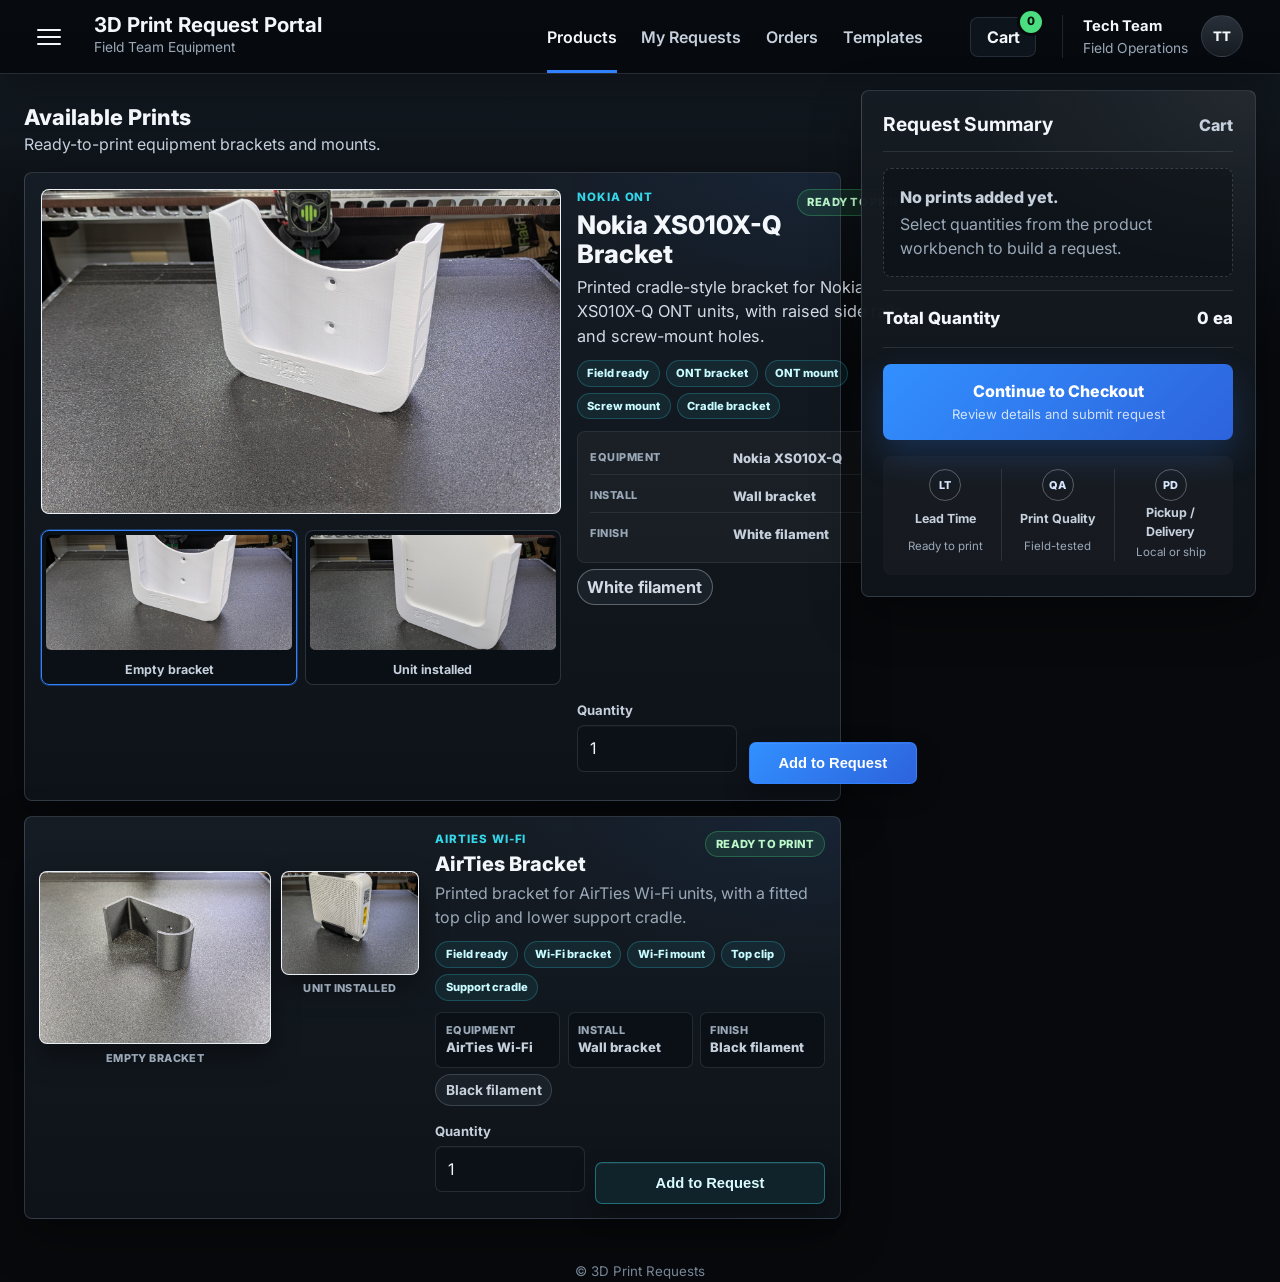
==== commit 3a21ea0e: "Align portal homepage with premium workbench concept" ====
--- a/index.html
+++ b/index.html
@@ -10,73 +10,85 @@
       href="https://fonts.googleapis.com/css2?family=Inter:wght@400;500;600;700;800&display=swap"
       rel="stylesheet"
     />
-    <link rel="stylesheet" href="styles.css" />
+    <link rel="stylesheet" href="styles.css?v=premium-workbench" />
   </head>
   <body class="portal-theme portal-theme-dark">
     <div class="bg-orb orb-1" aria-hidden="true"></div>
     <div class="bg-orb orb-2" aria-hidden="true"></div>
 
-    <header class="container hero app-header">
-      <div class="app-header__brand">
-        <span class="eyebrow app-header__eyebrow">Field operations</span>
-        <h1>3D Print Request Portal</h1>
-        <p class="hero-subtitle">
-          Request available shop prints, including field-ready wall brackets and mounts.
-        </p>
+    <header class="app-topbar" aria-label="Portal header">
+      <div class="app-topbar__menu" aria-hidden="true">
+        <span></span>
+        <span></span>
+        <span></span>
       </div>
-
-      <nav class="app-header__actions" aria-label="Portal actions">
-        <a class="cta-button" href="#products">Browse Prints</a>
-        <a class="cart-icon-link cart-action" href="checkout.html" aria-label="Go to checkout">
-          <span class="cart-icon" aria-hidden="true">Cart</span>
-          <span id="cart-count-badge" class="cart-count-badge">0</span>
-        </a>
+      <div class="app-topbar__brand">
+        <strong>3D Print Request Portal</strong>
+        <span>Field Team Equipment</span>
+      </div>
+      <nav class="app-topbar__nav" aria-label="Primary">
+        <a class="app-topbar__nav-link app-topbar__nav-link--active" href="#products">Products</a>
+        <a class="app-topbar__nav-link" href="checkout.html">My Requests</a>
+        <a class="app-topbar__nav-link" href="checkout.html">Orders</a>
+        <a class="app-topbar__nav-link" href="#products">Templates</a>
       </nav>
+      <a class="topbar-cart" href="checkout.html" aria-label="Go to checkout">
+        <span class="topbar-cart__icon" aria-hidden="true">Cart</span>
+        <span id="cart-count-badge" class="cart-count-badge">0</span>
+      </a>
+      <div class="topbar-user" aria-label="Signed in team">
+        <span>
+          <strong>Tech Team</strong>
+          <small>Field Operations</small>
+        </span>
+        <span class="topbar-user__avatar" aria-hidden="true">TT</span>
+      </div>
     </header>
 
-    <main class="container catalog-shell" aria-labelledby="catalog-title">
-      <aside class="catalog-rail compact-filter-rail" aria-label="Catalog status and filters">
-        <section class="rail-panel rail-panel--status" aria-labelledby="rail-status-title">
-          <p class="rail-kicker">Catalog Status</p>
-          <h2 id="rail-status-title">Print request queue</h2>
-          <div class="rail-metrics" aria-label="Catalog metrics">
-            <div class="rail-metric">
-              <span class="rail-metric__value" id="catalog-count">2</span>
-              <span class="rail-metric__label">Active prints</span>
-            </div>
-            <div class="rail-metric">
-              <span class="rail-metric__value">Ready</span>
-              <span class="rail-metric__label">Queue state</span>
-            </div>
+    <main class="container premium-workbench" aria-labelledby="catalog-title">
+      <section class="workbench-products">
+        <div class="section-header workbench-heading">
+          <h1 id="catalog-title">Available Prints</h1>
+          <p>Ready-to-print equipment brackets and mounts.</p>
+        </div>
+        <div id="products" class="product-list premium-product-list" aria-live="polite"></div>
+      </section>
+
+      <aside class="request-summary-card" aria-labelledby="request-summary-title">
+        <div class="request-summary-card__header">
+          <h2 id="request-summary-title">Request Summary</h2>
+          <span class="summary-cart-icon" aria-hidden="true">Cart</span>
+        </div>
+        <div id="home-request-summary" class="home-request-summary" aria-live="polite"></div>
+        <a class="continue-checkout-button" href="checkout.html">
+          <span>Continue to Checkout</span>
+          <small>Review details and submit request</small>
+        </a>
+        <div class="summary-assurance-grid" aria-label="Request assurances">
+          <div>
+            <span class="summary-assurance-icon" aria-hidden="true">LT</span>
+            <strong>Lead Time</strong>
+            <small>Ready to print</small>
           </div>
-        </section>
-
-        <section class="rail-panel rail-panel--filters" aria-labelledby="rail-filter-title">
-          <p class="rail-kicker">Filters</p>
-          <h2 id="rail-filter-title">Field install gear</h2>
-          <div class="filter-chip-set" role="list" aria-label="Active catalog filters">
-            <span class="filter-chip filter-chip--active" role="listitem">All brackets</span>
-            <span class="filter-chip" role="listitem">ONT mounts</span>
-            <span class="filter-chip" role="listitem">Wi-Fi mounts</span>
+          <div>
+            <span class="summary-assurance-icon" aria-hidden="true">QA</span>
+            <strong>Print Quality</strong>
+            <small>Field-tested</small>
           </div>
-        </section>
+          <div>
+            <span class="summary-assurance-icon" aria-hidden="true">PD</span>
+            <strong>Pickup / Delivery</strong>
+            <small>Local or ship</small>
+          </div>
+        </div>
       </aside>
-
-      <section class="content-section catalog-content">
-        <div class="section-header catalog-header">
-          <span class="eyebrow catalog-header__eyebrow">Print queue</span>
-          <h2 id="catalog-title">Available Prints</h2>
-          <p>Current print queue items are ready for installation teams.</p>
-        </div>
-        <div id="products" class="product-list catalog-list" aria-live="polite"></div>
-      </section>
     </main>
 
     <footer class="container">
       <small>© 3D Print Requests</small>
     </footer>
 
-    <script src="products.js?v=airties-bracket"></script>
-    <script src="script.js?v=airties-bracket"></script>
+    <script src="products.js?v=premium-workbench"></script>
+    <script src="script.js?v=premium-workbench"></script>
   </body>
 </html>
--- a/styles.css
+++ b/styles.css
@@ -864,6 +864,512 @@
   min-height: 6rem;
 }
 
+.app-topbar {
+  display: grid;
+  grid-template-columns: 32px minmax(230px, 1fr) minmax(420px, auto) auto auto;
+  align-items: center;
+  gap: 1.6rem;
+  min-height: 74px;
+  padding: 0 2.3rem;
+  border-bottom: 1px solid rgba(148, 163, 184, 0.22);
+  background: rgba(6, 9, 13, 0.92);
+  box-shadow: 0 16px 42px rgba(0, 0, 0, 0.28);
+}
+
+.app-topbar__menu {
+  display: grid;
+  gap: 5px;
+  width: 24px;
+}
+
+.app-topbar__menu span {
+  height: 2px;
+  background: #f3f7fb;
+  border-radius: 999px;
+}
+
+.app-topbar__brand {
+  display: grid;
+  gap: 0.08rem;
+}
+
+.app-topbar__brand strong {
+  color: var(--ink);
+  font-size: 1.28rem;
+  line-height: 1;
+}
+
+.app-topbar__brand span,
+.topbar-user small {
+  color: var(--muted);
+  font-size: 0.86rem;
+}
+
+.app-topbar__nav {
+  align-self: stretch;
+  display: flex;
+  align-items: center;
+  justify-content: center;
+  gap: 1.55rem;
+}
+
+.app-topbar__nav-link {
+  position: relative;
+  display: flex;
+  align-items: center;
+  height: 100%;
+  color: var(--muted-strong);
+  font-weight: 600;
+  text-decoration: none;
+}
+
+.app-topbar__nav-link--active {
+  color: var(--ink);
+}
+
+.app-topbar__nav-link--active::after {
+  content: "";
+  position: absolute;
+  right: 0;
+  bottom: 0;
+  left: 0;
+  height: 3px;
+  background: #3182ff;
+}
+
+.topbar-cart {
+  position: relative;
+  display: inline-flex;
+  align-items: center;
+  justify-content: center;
+  min-height: 40px;
+  padding: 0 0.96rem;
+  border: 1px solid var(--border);
+  border-radius: 8px;
+  color: var(--ink);
+  font-weight: 700;
+  text-decoration: none;
+  background: rgba(17, 24, 32, 0.82);
+}
+
+.topbar-cart__icon {
+  color: var(--ink);
+}
+
+.topbar-user {
+  display: flex;
+  align-items: center;
+  gap: 0.8rem;
+  padding-left: 1.3rem;
+  border-left: 1px solid var(--border);
+}
+
+.topbar-user span:first-child {
+  display: grid;
+  gap: 0.08rem;
+}
+
+.topbar-user strong {
+  color: var(--ink);
+  font-size: 0.92rem;
+}
+
+.topbar-user__avatar {
+  display: grid;
+  width: 42px;
+  height: 42px;
+  place-items: center;
+  border-radius: 999px;
+  color: var(--ink);
+  font-size: 0.82rem;
+  font-weight: 800;
+  background: linear-gradient(180deg, #2a3039, #161b22);
+  border: 1px solid var(--border);
+}
+
+.premium-workbench {
+  width: min(100%, 1464px);
+  display: grid;
+  grid-template-columns: minmax(0, 1.9fr) minmax(390px, 0.92fr);
+  gap: 1.25rem;
+  align-items: start;
+  padding-top: 1rem;
+  padding-bottom: 2.4rem;
+}
+
+.workbench-products {
+  min-width: 0;
+}
+
+.workbench-heading {
+  padding: 1rem 0 1rem;
+}
+
+.workbench-heading h1 {
+  font-size: 1.36rem;
+}
+
+.workbench-heading p {
+  color: var(--muted-strong);
+  margin-top: 0.25rem;
+}
+
+.premium-product-list {
+  gap: 0.94rem;
+}
+
+.premium-product-list .product-card {
+  border-color: rgba(148, 163, 184, 0.24);
+  background:
+    radial-gradient(420px 220px at 95% 0%, rgba(49, 130, 255, 0.08), transparent 70%),
+    linear-gradient(180deg, rgba(22, 29, 37, 0.96), rgba(14, 19, 25, 0.98));
+}
+
+.workbench-featured-product {
+  grid-template-columns: minmax(520px, 1.22fr) minmax(340px, 0.88fr);
+  align-items: stretch;
+  padding: 1rem;
+}
+
+.workbench-featured-product .product-actions {
+  grid-column: 2;
+  display: grid;
+  grid-template-columns: minmax(120px, 160px) minmax(0, 1fr);
+  align-items: end;
+  gap: 0.72rem;
+  margin-top: auto;
+}
+
+.workbench-featured-product .product-actions button,
+.continue-checkout-button {
+  border-color: rgba(49, 130, 255, 0.78);
+  background: linear-gradient(135deg, #3290ff, #2d63dc);
+  color: #ffffff;
+}
+
+.workbench-gallery {
+  display: grid;
+  gap: 0.58rem;
+}
+
+.workbench-hero-photo,
+.workbench-thumbnail {
+  margin: 0;
+}
+
+.workbench-hero-photo img {
+  width: 100%;
+  aspect-ratio: 16 / 10;
+  object-fit: cover;
+  border: 1px solid rgba(226, 232, 240, 0.18);
+  border-radius: 8px;
+  background: #edf2f7;
+}
+
+.workbench-thumbnail-row {
+  display: grid;
+  grid-template-columns: repeat(2, minmax(0, 1fr));
+  gap: 0.48rem;
+}
+
+.workbench-thumbnail {
+  padding: 0.26rem;
+  border: 1px solid rgba(148, 163, 184, 0.24);
+  border-radius: 8px;
+  background: rgba(8, 13, 18, 0.62);
+}
+
+.workbench-thumbnail--active {
+  border-color: #3182ff;
+  box-shadow: 0 0 0 1px rgba(49, 130, 255, 0.34);
+}
+
+.workbench-thumbnail img {
+  width: 100%;
+  aspect-ratio: 16 / 7.5;
+  object-fit: cover;
+  border-radius: 5px;
+}
+
+.workbench-thumbnail figcaption {
+  margin-top: 0.32rem;
+  color: var(--muted-strong);
+  font-size: 0.78rem;
+  font-weight: 700;
+  text-align: center;
+}
+
+.workbench-featured-product .product-copy {
+  display: flex;
+  flex-direction: column;
+  min-width: 0;
+}
+
+.workbench-featured-product .product-title {
+  font-size: 1.6rem;
+}
+
+.workbench-featured-product .product-copy > p {
+  max-width: 48ch;
+  color: #d2dae5;
+  font-size: 1.02rem;
+}
+
+.workbench-featured-product .product-spec-list {
+  grid-template-columns: 1fr;
+  padding: 0.78rem;
+  background: rgba(255, 255, 255, 0.035);
+  border: 1px solid rgba(148, 163, 184, 0.12);
+  border-radius: 8px;
+}
+
+.workbench-featured-product .product-spec {
+  display: grid;
+  grid-template-columns: 130px minmax(0, 1fr);
+  gap: 0.8rem;
+  padding: 0.3rem 0;
+  border: 0;
+  border-bottom: 1px solid rgba(148, 163, 184, 0.12);
+  border-radius: 0;
+  background: transparent;
+}
+
+.workbench-featured-product .product-spec:last-child {
+  border-bottom: 0;
+}
+
+.workbench-secondary-product {
+  grid-template-columns: minmax(380px, 0.75fr) minmax(320px, 1fr);
+  padding: 0.9rem;
+}
+
+.workbench-secondary-product .product-photo-grid {
+  grid-template-columns: 1.25fr 0.75fr;
+}
+
+.workbench-secondary-product .product-photo img {
+  aspect-ratio: 4 / 3;
+}
+
+.workbench-secondary-product .product-actions {
+  grid-column: 2;
+  display: grid;
+  grid-template-columns: minmax(120px, 150px) minmax(0, 1fr);
+}
+
+.request-summary-card {
+  position: sticky;
+  top: 1rem;
+  display: flex;
+  flex-direction: column;
+  gap: 1rem;
+  padding: 1.35rem;
+  border: 1px solid rgba(148, 163, 184, 0.24);
+  border-radius: 8px;
+  background:
+    radial-gradient(420px 260px at 100% 0%, rgba(255, 255, 255, 0.06), transparent 68%),
+    linear-gradient(180deg, rgba(22, 28, 35, 0.98), rgba(15, 20, 26, 0.98));
+  box-shadow: 0 18px 48px rgba(0, 0, 0, 0.36);
+}
+
+.request-summary-card__header {
+  display: flex;
+  align-items: center;
+  justify-content: space-between;
+  gap: 0.8rem;
+  padding-bottom: 0.9rem;
+  border-bottom: 1px solid var(--border);
+}
+
+.request-summary-card h2 {
+  margin: 0;
+  font-size: 1.2rem;
+}
+
+.summary-cart-icon {
+  color: var(--muted-strong);
+  font-weight: 800;
+}
+
+.home-request-summary,
+.summary-request-list {
+  display: grid;
+  gap: 0.8rem;
+}
+
+.summary-request-item {
+  display: grid;
+  grid-template-columns: 74px minmax(0, 1fr) auto;
+  gap: 0.72rem;
+  align-items: center;
+  padding-bottom: 0.8rem;
+  border-bottom: 1px solid var(--border);
+}
+
+.summary-request-item img {
+  width: 74px;
+  aspect-ratio: 1;
+  object-fit: cover;
+  border: 1px solid rgba(226, 232, 240, 0.18);
+  border-radius: 7px;
+}
+
+.summary-request-copy {
+  display: grid;
+  gap: 0.18rem;
+  min-width: 0;
+}
+
+.summary-request-copy strong {
+  color: var(--ink);
+  font-size: 0.9rem;
+}
+
+.summary-request-copy span {
+  color: var(--muted-strong);
+  font-size: 0.86rem;
+}
+
+.summary-request-copy em {
+  color: #7df58a;
+  font-size: 0.84rem;
+  font-style: normal;
+}
+
+.summary-qty-control {
+  display: grid;
+  grid-template-columns: 34px 42px 34px;
+  border: 1px solid var(--border);
+  border-radius: 6px;
+  overflow: hidden;
+}
+
+.summary-qty-control button {
+  min-height: 34px;
+  padding: 0;
+  border: 0;
+  border-radius: 0;
+  background: rgba(8, 13, 18, 0.64);
+  box-shadow: none;
+}
+
+.summary-qty-control span {
+  display: grid;
+  place-items: center;
+  color: var(--ink);
+  font-weight: 800;
+  background: rgba(8, 13, 18, 0.7);
+  border-right: 1px solid var(--border);
+  border-left: 1px solid var(--border);
+}
+
+.summary-empty-state {
+  padding: 1rem;
+  color: var(--muted);
+  border: 1px dashed rgba(148, 163, 184, 0.28);
+  border-radius: 8px;
+  background: rgba(8, 13, 18, 0.42);
+}
+
+.summary-empty-state p {
+  margin: 0 0 0.2rem;
+  color: var(--muted-strong);
+  font-weight: 800;
+}
+
+.summary-total-row {
+  display: flex;
+  justify-content: space-between;
+  gap: 1rem;
+  padding: 0.96rem 0;
+  border-top: 1px solid var(--border);
+  border-bottom: 1px solid var(--border);
+}
+
+.summary-total-row strong,
+.summary-total-row span {
+  color: var(--ink);
+  font-size: 1.05rem;
+  font-weight: 800;
+}
+
+.summary-tech-preview {
+  display: grid;
+  gap: 0.24rem;
+  color: var(--muted);
+}
+
+.summary-tech-preview strong {
+  color: var(--ink);
+}
+
+.summary-tech-preview p {
+  margin: 0;
+}
+
+.continue-checkout-button {
+  display: grid;
+  gap: 0.18rem;
+  justify-items: center;
+  padding: 0.92rem;
+  border-radius: 8px;
+  text-decoration: none;
+  box-shadow: 0 16px 34px rgba(49, 130, 255, 0.22);
+}
+
+.continue-checkout-button span {
+  font-weight: 800;
+}
+
+.continue-checkout-button small {
+  color: rgba(255, 255, 255, 0.78);
+  font-size: 0.82rem;
+}
+
+.summary-assurance-grid {
+  display: grid;
+  grid-template-columns: repeat(3, minmax(0, 1fr));
+  gap: 0;
+  padding: 0.82rem 0.4rem;
+  border-radius: 8px;
+  background: rgba(255, 255, 255, 0.026);
+}
+
+.summary-assurance-grid div {
+  display: grid;
+  justify-items: center;
+  gap: 0.18rem;
+  padding: 0 0.56rem;
+  text-align: center;
+  border-right: 1px solid var(--border);
+}
+
+.summary-assurance-grid div:last-child {
+  border-right: 0;
+}
+
+.summary-assurance-icon {
+  display: grid;
+  width: 32px;
+  height: 32px;
+  place-items: center;
+  color: #d7e6ff;
+  font-size: 0.68rem;
+  font-weight: 800;
+  border: 1px solid rgba(226, 232, 240, 0.32);
+  border-radius: 999px;
+}
+
+.summary-assurance-grid strong {
+  color: var(--muted-strong);
+  font-size: 0.78rem;
+}
+
+.summary-assurance-grid small {
+  color: var(--muted);
+  font-size: 0.72rem;
+}
+
 code {
   font-family: ui-monospace, SFMono-Regular, Menlo, Monaco, Consolas, "Liberation Mono", "Courier New",
     monospace;
@@ -871,6 +1377,32 @@
 }
 
 @media (max-width: 1080px) {
+  .app-topbar {
+    grid-template-columns: 32px minmax(220px, 1fr) auto auto;
+  }
+
+  .app-topbar__nav {
+    display: none;
+  }
+
+  .premium-workbench {
+    grid-template-columns: 1fr;
+  }
+
+  .request-summary-card {
+    position: static;
+  }
+
+  .workbench-featured-product,
+  .workbench-secondary-product {
+    grid-template-columns: 1fr;
+  }
+
+  .workbench-featured-product .product-actions,
+  .workbench-secondary-product .product-actions {
+    grid-column: auto;
+  }
+
   .product-item,
   .catalog-row,
   .product-card {
@@ -914,6 +1446,53 @@
 }
 
 @media (max-width: 700px) {
+  .app-topbar {
+    grid-template-columns: 1fr auto;
+    gap: 0.8rem;
+    padding: 0.85rem 1rem;
+  }
+
+  .app-topbar__menu,
+  .topbar-user {
+    display: none;
+  }
+
+  .topbar-cart {
+    justify-self: end;
+  }
+
+  .premium-workbench {
+    padding-top: 0.5rem;
+  }
+
+  .workbench-featured-product .product-actions,
+  .workbench-secondary-product .product-actions,
+  .summary-request-item {
+    grid-template-columns: 1fr;
+  }
+
+  .workbench-secondary-product .product-photo-grid {
+    grid-template-columns: 1fr;
+  }
+
+  .summary-qty-control {
+    width: fit-content;
+  }
+
+  .summary-assurance-grid {
+    grid-template-columns: 1fr;
+  }
+
+  .summary-assurance-grid div {
+    border-right: 0;
+    border-bottom: 1px solid var(--border);
+    padding: 0.72rem;
+  }
+
+  .summary-assurance-grid div:last-child {
+    border-bottom: 0;
+  }
+
   .container {
     padding: 0 1rem;
   }
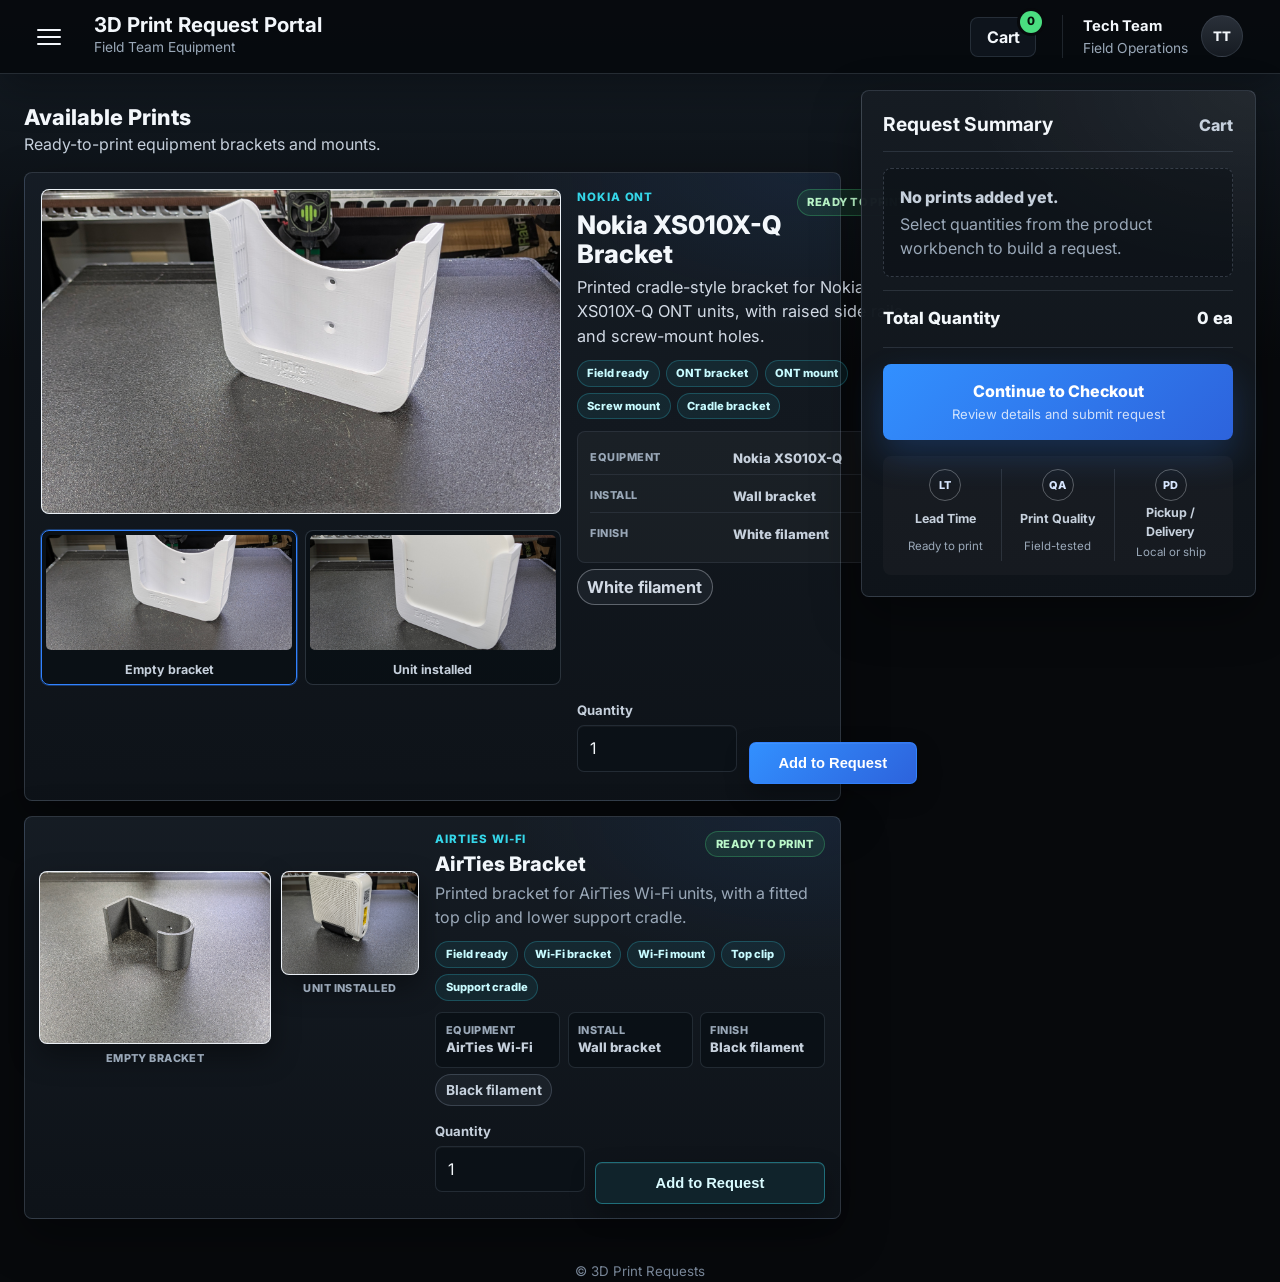
==== commit 29666572: "Remove inactive header menu links" ====
--- a/index.html
+++ b/index.html
@@ -26,12 +26,6 @@
         <strong>3D Print Request Portal</strong>
         <span>Field Team Equipment</span>
       </div>
-      <nav class="app-topbar__nav" aria-label="Primary">
-        <a class="app-topbar__nav-link app-topbar__nav-link--active" href="#products">Products</a>
-        <a class="app-topbar__nav-link" href="checkout.html">My Requests</a>
-        <a class="app-topbar__nav-link" href="checkout.html">Orders</a>
-        <a class="app-topbar__nav-link" href="#products">Templates</a>
-      </nav>
       <a class="topbar-cart" href="checkout.html" aria-label="Go to checkout">
         <span class="topbar-cart__icon" aria-hidden="true">Cart</span>
         <span id="cart-count-badge" class="cart-count-badge">0</span>
--- a/styles.css
+++ b/styles.css
@@ -866,7 +866,7 @@
 
 .app-topbar {
   display: grid;
-  grid-template-columns: 32px minmax(230px, 1fr) minmax(420px, auto) auto auto;
+  grid-template-columns: 32px minmax(230px, 1fr) auto auto;
   align-items: center;
   gap: 1.6rem;
   min-height: 74px;
@@ -903,38 +903,6 @@
 .topbar-user small {
   color: var(--muted);
   font-size: 0.86rem;
-}
-
-.app-topbar__nav {
-  align-self: stretch;
-  display: flex;
-  align-items: center;
-  justify-content: center;
-  gap: 1.55rem;
-}
-
-.app-topbar__nav-link {
-  position: relative;
-  display: flex;
-  align-items: center;
-  height: 100%;
-  color: var(--muted-strong);
-  font-weight: 600;
-  text-decoration: none;
-}
-
-.app-topbar__nav-link--active {
-  color: var(--ink);
-}
-
-.app-topbar__nav-link--active::after {
-  content: "";
-  position: absolute;
-  right: 0;
-  bottom: 0;
-  left: 0;
-  height: 3px;
-  background: #3182ff;
 }
 
 .topbar-cart {
@@ -1381,10 +1349,6 @@
     grid-template-columns: 32px minmax(220px, 1fr) auto auto;
   }
 
-  .app-topbar__nav {
-    display: none;
-  }
-
   .premium-workbench {
     grid-template-columns: 1fr;
   }
